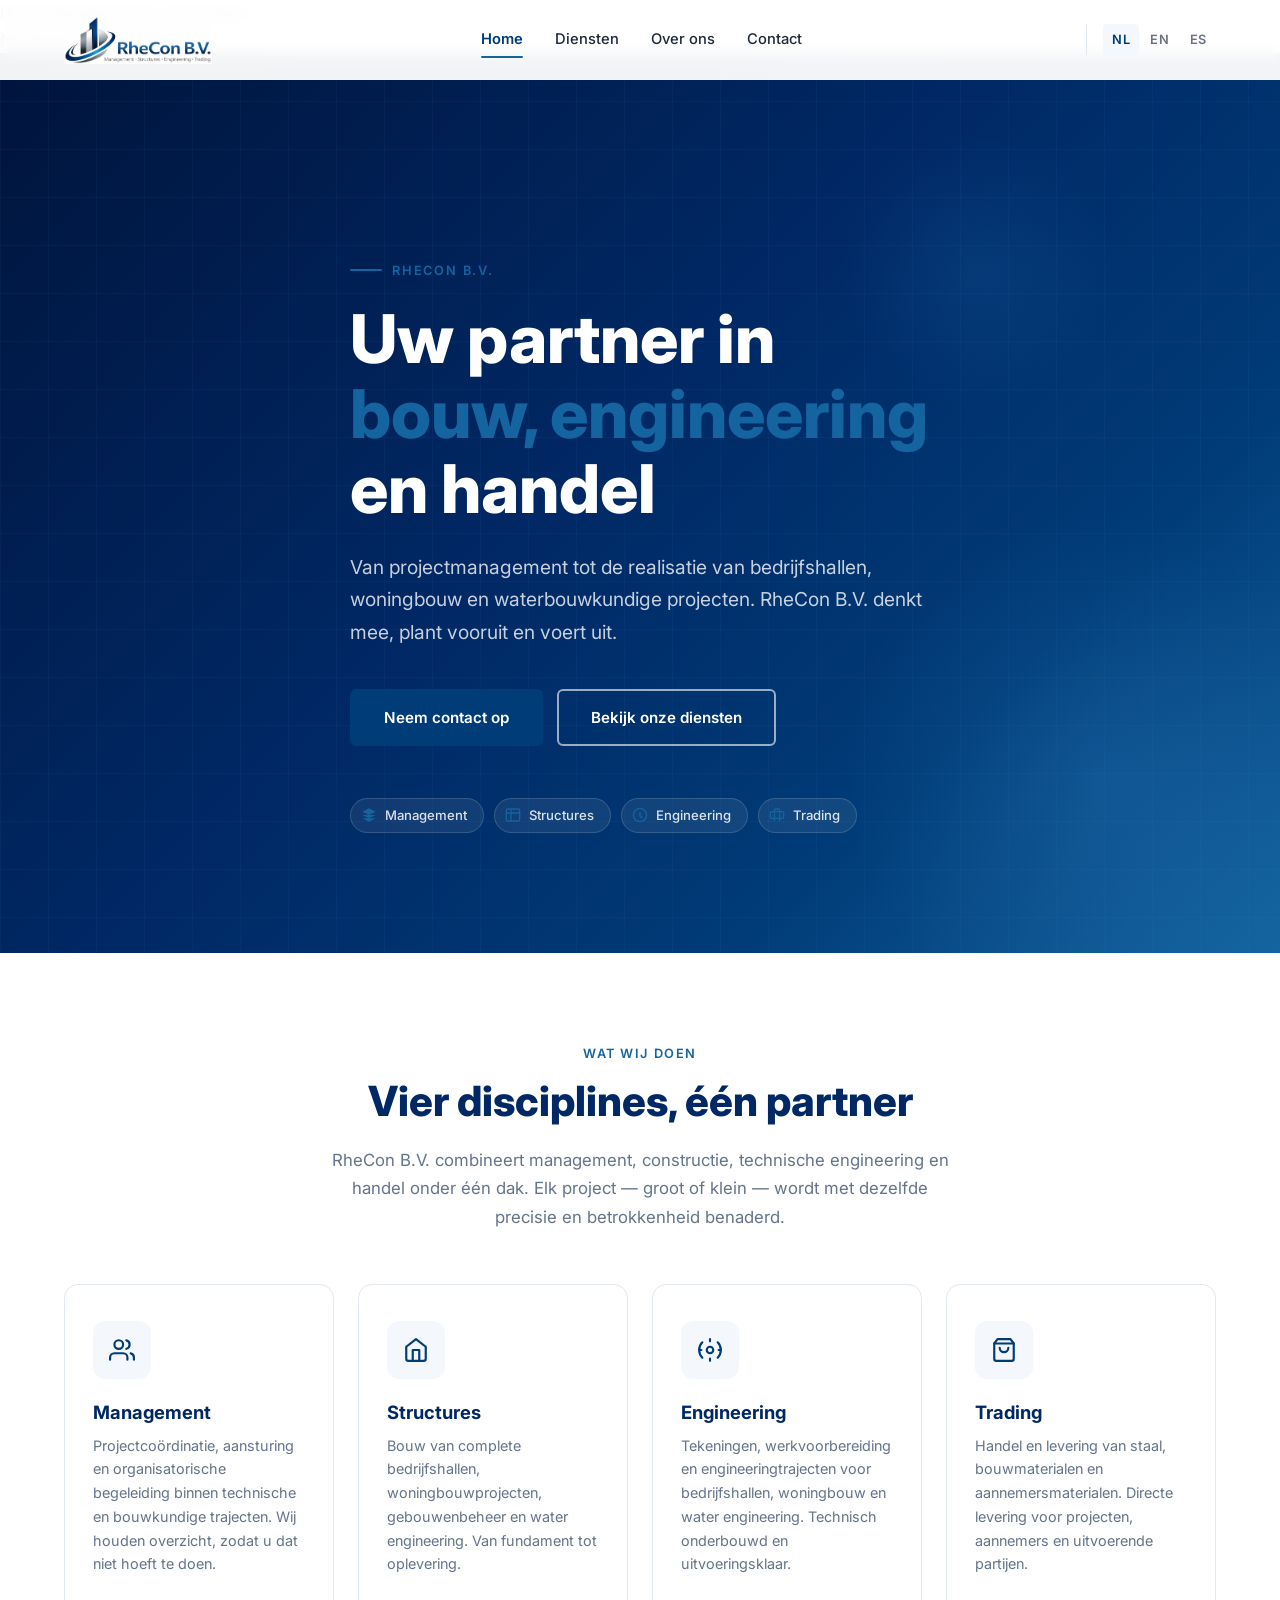
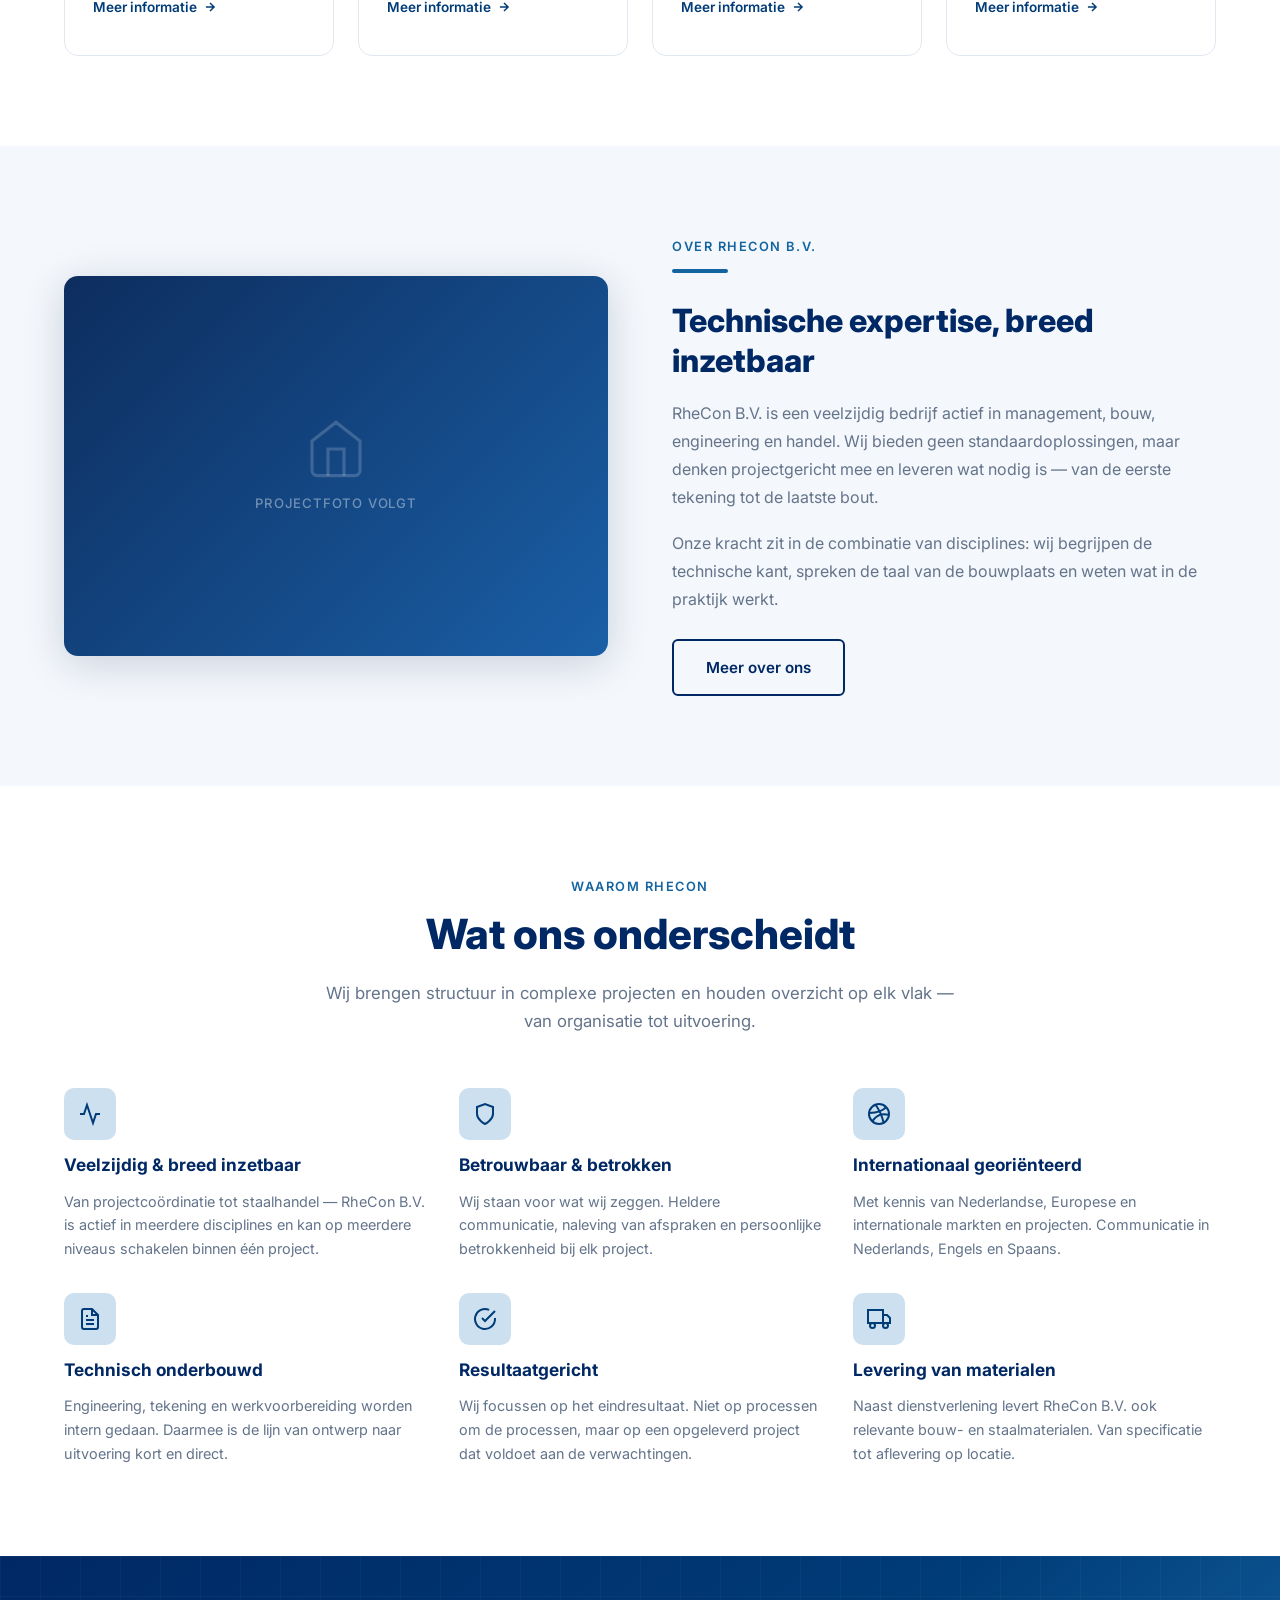
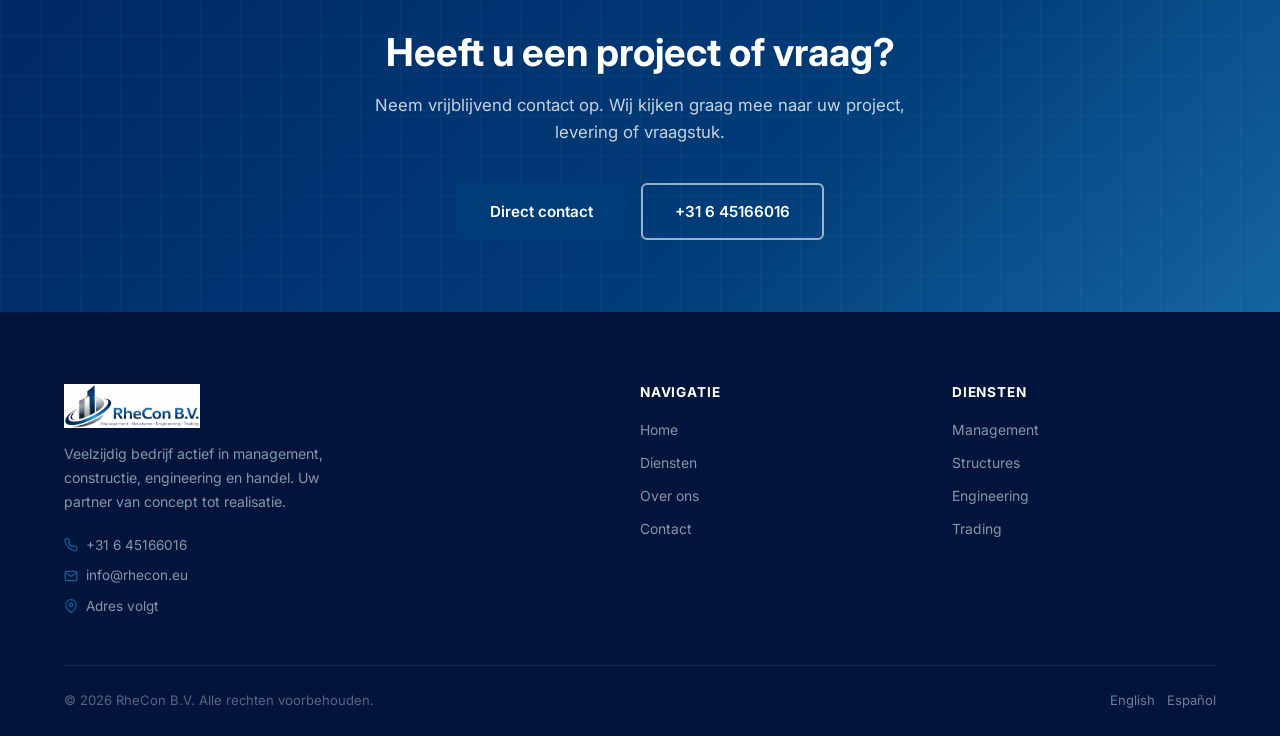
==== index.html @ 5ea16946 "Add files via upload" ====
<!DOCTYPE html>
<html lang="nl">
<head>
  <meta charset="UTF-8" />
  <meta name="viewport" content="width=device-width, initial-scale=1.0" />
  <title>RheCon B.V. — Management · Structures · Engineering · Trading</title>
  <meta name="description" content="RheCon B.V. is uw totaalpartner op het gebied van projectmanagement, bouw, engineering en handel. Van bedrijfshallen tot woningbouw en waterbouwkunde." />
  <meta name="keywords" content="RheCon, projectmanagement, bedrijfshallen, woningbouw, engineering, staalhandel, water engineering, bouw" />
  <link rel="canonical" href="https://www.rhecon.nl/" />

  <!-- Open Graph -->
  <meta property="og:title" content="RheCon B.V. — Management · Structures · Engineering · Trading" />
  <meta property="og:description" content="Uw totaalpartner in bouw, engineering, management en handel." />
  <meta property="og:type" content="website" />
  <meta property="og:url" content="https://www.rhecon.nl/" />

  <!-- Fonts -->
  <link rel="preload" href="https://fonts.googleapis.com/css2?family=Inter:wght@400;500;600;700;800&display=swap" as="style" onload="this.onload=null;this.rel='stylesheet'" />
  <noscript><link rel="stylesheet" href="https://fonts.googleapis.com/css2?family=Inter:wght@400;500;600;700;800&display=swap" /></noscript>

  <!-- Icons (Font Awesome CDN) -->

  <!-- Stylesheet -->
  <link rel="stylesheet" href="assets/css/style.css" />
</head>
<body>

  <!-- ======================================================
       HEADER
  ======================================================= -->
  <header class="site-header" role="banner">
    <div class="container header-inner">

      <a href="index.html" class="logo" aria-label="RheCon B.V. — naar startpagina">
        <img src="assets/img/logo.png" alt="RheCon B.V. logo" onerror="this.style.display='none';this.nextElementSibling.style.display='block';" />
        <span class="logo-fallback" style="display:none;">Rhe<span>Con</span> B.V.</span>
      </a>

      <!-- Desktop Nav -->
      <nav class="main-nav" aria-label="Hoofdnavigatie">
        <a href="index.html" class="active">Home</a>
        <a href="diensten.html">Diensten</a>
        <a href="over-ons.html">Over ons</a>
        <a href="contact.html">Contact</a>
      </nav>

      <!-- Language -->
      <div class="lang-switcher" aria-label="Taal kiezen">
        <a href="index.html" class="active" aria-current="true">NL</a>
        <a href="en/index.html">EN</a>
        <a href="es/index.html">ES</a>
      </div>

      <!-- Mobile toggle -->
      <button class="nav-toggle" aria-label="Menu openen" aria-expanded="false" aria-controls="mobileMenu">
        <span></span><span></span><span></span>
      </button>
    </div>
  </header>

  <!-- Mobile menu -->
  <nav class="nav-menu" id="mobileMenu" aria-label="Mobiele navigatie">
    <a href="index.html">Home</a>
    <a href="diensten.html">Diensten</a>
    <a href="over-ons.html">Over ons</a>
    <a href="contact.html">Contact</a>
    <div class="lang-row">
      <a href="index.html" class="active">NL</a>
      <a href="en/index.html">EN</a>
      <a href="es/index.html">ES</a>
    </div>
  </nav>

  <main>

    <!-- ======================================================
         HERO
    ======================================================= -->
    <section class="hero" aria-label="Introductie RheCon B.V.">
      <div class="hero-shape" aria-hidden="true"></div>
      <div class="hero-shape2" aria-hidden="true"></div>
      <div class="container">
        <div class="hero-content">
          <div class="hero-eyebrow">RheCon B.V.</div>
          <h1>
            Uw partner in<br>
            <em>bouw, engineering</em><br>
            en handel
          </h1>
          <p class="hero-sub">
            Van projectmanagement tot de realisatie van bedrijfshallen, woningbouw en waterbouwkundige projecten. RheCon B.V. denkt mee, plant vooruit en voert uit.
          </p>
          <div class="hero-actions">
            <a href="contact.html" class="btn btn--primary">
               Neem contact op
            </a>
            <a href="diensten.html" class="btn btn--outline">
               Bekijk onze diensten
            </a>
          </div>
          <div class="hero-badges">
            <span class="hero-badge">
              <svg xmlns="http://www.w3.org/2000/svg" width="16" height="16" fill="currentColor" viewBox="0 0 24 24" aria-hidden="true"><path d="M12 2L2 7l10 5 10-5-10-5zM2 17l10 5 10-5M2 12l10 5 10-5"/></svg>
              Management
            </span>
            <span class="hero-badge">
              <svg xmlns="http://www.w3.org/2000/svg" width="16" height="16" fill="none" stroke="currentColor" stroke-width="2" viewBox="0 0 24 24" aria-hidden="true"><rect x="2" y="3" width="20" height="18" rx="2"/><path d="M2 9h20M9 3v18"/></svg>
              Structures
            </span>
            <span class="hero-badge">
              <svg xmlns="http://www.w3.org/2000/svg" width="16" height="16" fill="none" stroke="currentColor" stroke-width="2" viewBox="0 0 24 24" aria-hidden="true"><path d="M12 2a10 10 0 1 0 0 20 10 10 0 0 0 0-20zm0 6v6l4 2"/></svg>
              Engineering
            </span>
            <span class="hero-badge">
              <svg xmlns="http://www.w3.org/2000/svg" width="16" height="16" fill="none" stroke="currentColor" stroke-width="2" viewBox="0 0 24 24" aria-hidden="true"><path d="M20 7H4a2 2 0 0 0-2 2v6a2 2 0 0 0 2 2h16a2 2 0 0 0 2-2V9a2 2 0 0 0-2-2z"/><path d="M16 21V5a2 2 0 0 0-2-2h-4a2 2 0 0 0-2 2v16"/></svg>
              Trading
            </span>
          </div>
        </div>
      </div>
    </section>

    <!-- ======================================================
         DIENSTEN OVERZICHT
    ======================================================= -->
    <section class="section" id="diensten">
      <div class="container">
        <div class="centered-header">
          <span class="section-tag">Wat wij doen</span>
          <h2 class="section-title">Vier disciplines, één partner</h2>
          <p class="section-subtitle">
            RheCon B.V. combineert management, constructie, technische engineering en handel onder één dak. Elk project — groot of klein — wordt met dezelfde precisie en betrokkenheid benaderd.
          </p>
        </div>

        <div class="services-grid">

          <!-- Management -->
          <article class="service-card animate-fade">
            <div class="service-icon" aria-hidden="true">
              <svg xmlns="http://www.w3.org/2000/svg" width="26" height="26" fill="none" stroke="currentColor" stroke-width="2" stroke-linecap="round" stroke-linejoin="round" viewBox="0 0 24 24"><path d="M17 21v-2a4 4 0 0 0-4-4H5a4 4 0 0 0-4 4v2"/><circle cx="9" cy="7" r="4"/><path d="M23 21v-2a4 4 0 0 0-3-3.87M16 3.13a4 4 0 0 1 0 7.75"/></svg>
            </div>
            <h3>Management</h3>
            <p>Projectcoördinatie, aansturing en organisatorische begeleiding binnen technische en bouwkundige trajecten. Wij houden overzicht, zodat u dat niet hoeft te doen.</p>
            <a href="diensten.html#management" class="card-link">
              Meer informatie
              <svg xmlns="http://www.w3.org/2000/svg" fill="none" stroke="currentColor" stroke-width="2.5" viewBox="0 0 24 24" aria-hidden="true"><path d="M5 12h14M12 5l7 7-7 7"/></svg>
            </a>
          </article>

          <!-- Structures -->
          <article class="service-card animate-fade">
            <div class="service-icon" aria-hidden="true">
              <svg xmlns="http://www.w3.org/2000/svg" width="26" height="26" fill="none" stroke="currentColor" stroke-width="2" stroke-linecap="round" stroke-linejoin="round" viewBox="0 0 24 24"><path d="M3 9l9-7 9 7v11a2 2 0 0 1-2 2H5a2 2 0 0 1-2-2z"/><polyline points="9 22 9 12 15 12 15 22"/></svg>
            </div>
            <h3>Structures</h3>
            <p>Bouw van complete bedrijfshallen, woningbouwprojecten, gebouwenbeheer en water engineering. Van fundament tot oplevering.</p>
            <a href="diensten.html#structures" class="card-link">
              Meer informatie
              <svg xmlns="http://www.w3.org/2000/svg" fill="none" stroke="currentColor" stroke-width="2.5" viewBox="0 0 24 24" aria-hidden="true"><path d="M5 12h14M12 5l7 7-7 7"/></svg>
            </a>
          </article>

          <!-- Engineering -->
          <article class="service-card animate-fade">
            <div class="service-icon" aria-hidden="true">
              <svg xmlns="http://www.w3.org/2000/svg" width="26" height="26" fill="none" stroke="currentColor" stroke-width="2" stroke-linecap="round" stroke-linejoin="round" viewBox="0 0 24 24"><circle cx="12" cy="12" r="3"/><path d="M19.07 4.93a10 10 0 0 1 0 14.14M4.93 4.93a10 10 0 0 0 0 14.14"/><path d="M12 2v2M12 20v2M2 12h2M20 12h2"/></svg>
            </div>
            <h3>Engineering</h3>
            <p>Tekeningen, werkvoorbereiding en engineeringtrajecten voor bedrijfshallen, woningbouw en water engineering. Technisch onderbouwd en uitvoeringsklaar.</p>
            <a href="diensten.html#engineering" class="card-link">
              Meer informatie
              <svg xmlns="http://www.w3.org/2000/svg" fill="none" stroke="currentColor" stroke-width="2.5" viewBox="0 0 24 24" aria-hidden="true"><path d="M5 12h14M12 5l7 7-7 7"/></svg>
            </a>
          </article>

          <!-- Trading -->
          <article class="service-card animate-fade">
            <div class="service-icon" aria-hidden="true">
              <svg xmlns="http://www.w3.org/2000/svg" width="26" height="26" fill="none" stroke="currentColor" stroke-width="2" stroke-linecap="round" stroke-linejoin="round" viewBox="0 0 24 24"><path d="M6 2 3 6v14a2 2 0 0 0 2 2h14a2 2 0 0 0 2-2V6l-3-4z"/><line x1="3" y1="6" x2="21" y2="6"/><path d="M16 10a4 4 0 0 1-8 0"/></svg>
            </div>
            <h3>Trading</h3>
            <p>Handel en levering van staal, bouwmaterialen en aannemersmaterialen. Directe levering voor projecten, aannemers en uitvoerende partijen.</p>
            <a href="diensten.html#trading" class="card-link">
              Meer informatie
              <svg xmlns="http://www.w3.org/2000/svg" fill="none" stroke="currentColor" stroke-width="2.5" viewBox="0 0 24 24" aria-hidden="true"><path d="M5 12h14M12 5l7 7-7 7"/></svg>
            </a>
          </article>

        </div>
      </div>
    </section>

    <!-- ======================================================
         OVER RHECON (intro)
    ======================================================= -->
    <section class="section section--light" id="over">
      <div class="container">
        <div class="two-col">
          <div class="two-col-img">
            <div class="img-placeholder">
              <svg xmlns="http://www.w3.org/2000/svg" fill="none" stroke="currentColor" stroke-width="1.2" viewBox="0 0 24 24" aria-hidden="true"><path d="M3 9l9-7 9 7v11a2 2 0 0 1-2 2H5a2 2 0 0 1-2-2z"/><polyline points="9 22 9 12 15 12 15 22"/></svg>
              <span>PROJECTFOTO VOLGT</span>
            </div>
          </div>
          <div class="two-col-text">
            <span class="section-tag">Over RheCon B.V.</span>
            <div class="divider divider--left"></div>
            <h2 class="section-title">Technische expertise, breed inzetbaar</h2>
            <p>
              RheCon B.V. is een veelzijdig bedrijf actief in management, bouw, engineering en handel. Wij bieden geen standaardoplossingen, maar denken projectgericht mee en leveren wat nodig is — van de eerste tekening tot de laatste bout.
            </p>
            <p>
              Onze kracht zit in de combinatie van disciplines: wij begrijpen de technische kant, spreken de taal van de bouwplaats en weten wat in de praktijk werkt.
            </p>
            <a href="over-ons.html" class="btn btn--outline-dark" style="margin-top:8px;">
               Meer over ons
            </a>
          </div>
        </div>
      </div>
    </section>

    <!-- ======================================================
         WAAROM RHECON
    ======================================================= -->
    <section class="section" id="waarom">
      <div class="container">
        <div class="centered-header">
          <span class="section-tag">Waarom RheCon</span>
          <h2 class="section-title">Wat ons onderscheidt</h2>
          <p class="section-subtitle">
            Wij brengen structuur in complexe projecten en houden overzicht op elk vlak — van organisatie tot uitvoering.
          </p>
        </div>

        <div class="why-grid">

          <div class="why-item animate-fade">
            <div class="why-icon" aria-hidden="true">
              <svg xmlns="http://www.w3.org/2000/svg" width="24" height="24" fill="none" stroke="currentColor" stroke-width="2" viewBox="0 0 24 24"><polyline points="22 12 18 12 15 21 9 3 6 12 2 12"/></svg>
            </div>
            <h3>Veelzijdig &amp; breed inzetbaar</h3>
            <p>Van projectcoördinatie tot staalhandel — RheCon B.V. is actief in meerdere disciplines en kan op meerdere niveaus schakelen binnen één project.</p>
          </div>

          <div class="why-item animate-fade">
            <div class="why-icon" aria-hidden="true">
              <svg xmlns="http://www.w3.org/2000/svg" width="24" height="24" fill="none" stroke="currentColor" stroke-width="2" viewBox="0 0 24 24"><path d="M12 22s8-4 8-10V5l-8-3-8 3v7c0 6 8 10 8 10z"/></svg>
            </div>
            <h3>Betrouwbaar &amp; betrokken</h3>
            <p>Wij staan voor wat wij zeggen. Heldere communicatie, naleving van afspraken en persoonlijke betrokkenheid bij elk project.</p>
          </div>

          <div class="why-item animate-fade">
            <div class="why-icon" aria-hidden="true">
              <svg xmlns="http://www.w3.org/2000/svg" width="24" height="24" fill="none" stroke="currentColor" stroke-width="2" viewBox="0 0 24 24"><circle cx="12" cy="12" r="10"/><path d="M8.56 2.75c4.37 6.03 6.02 9.42 8.03 17.72m2.54-15.38c-3.72 4.35-8.94 5.66-16.88 5.85m19.5 1.9c-3.5-.93-6.63-.82-8.94 0-2.58.92-5.01 2.86-7.44 6.32"/></svg>
            </div>
            <h3>Internationaal georiënteerd</h3>
            <p>Met kennis van Nederlandse, Europese en internationale markten en projecten. Communicatie in Nederlands, Engels en Spaans.</p>
          </div>

          <div class="why-item animate-fade">
            <div class="why-icon" aria-hidden="true">
              <svg xmlns="http://www.w3.org/2000/svg" width="24" height="24" fill="none" stroke="currentColor" stroke-width="2" viewBox="0 0 24 24"><path d="M14 2H6a2 2 0 0 0-2 2v16a2 2 0 0 0 2 2h12a2 2 0 0 0 2-2V8z"/><polyline points="14 2 14 8 20 8"/><line x1="16" y1="13" x2="8" y2="13"/><line x1="16" y1="17" x2="8" y2="17"/><polyline points="10 9 9 9 8 9"/></svg>
            </div>
            <h3>Technisch onderbouwd</h3>
            <p>Engineering, tekening en werkvoorbereiding worden intern gedaan. Daarmee is de lijn van ontwerp naar uitvoering kort en direct.</p>
          </div>

          <div class="why-item animate-fade">
            <div class="why-icon" aria-hidden="true">
              <svg xmlns="http://www.w3.org/2000/svg" width="24" height="24" fill="none" stroke="currentColor" stroke-width="2" viewBox="0 0 24 24"><path d="M22 11.08V12a10 10 0 1 1-5.93-9.14"/><polyline points="22 4 12 14.01 9 11.01"/></svg>
            </div>
            <h3>Resultaatgericht</h3>
            <p>Wij focussen op het eindresultaat. Niet op processen om de processen, maar op een opgeleverd project dat voldoet aan de verwachtingen.</p>
          </div>

          <div class="why-item animate-fade">
            <div class="why-icon" aria-hidden="true">
              <svg xmlns="http://www.w3.org/2000/svg" width="24" height="24" fill="none" stroke="currentColor" stroke-width="2" viewBox="0 0 24 24"><rect x="1" y="3" width="15" height="13"/><polygon points="16 8 20 8 23 11 23 16 16 16 16 8"/><circle cx="5.5" cy="18.5" r="2.5"/><circle cx="18.5" cy="18.5" r="2.5"/></svg>
            </div>
            <h3>Levering van materialen</h3>
            <p>Naast dienstverlening levert RheCon B.V. ook relevante bouw- en staalmaterialen. Van specificatie tot aflevering op locatie.</p>
          </div>

        </div>
      </div>
    </section>

    <!-- ======================================================
         CTA BANNER
    ======================================================= -->
    <section class="cta-banner" aria-label="Contactoproep">
      <div class="container">
        <h2>Heeft u een project of vraag?</h2>
        <p>Neem vrijblijvend contact op. Wij kijken graag mee naar uw project, levering of vraagstuk.</p>
        <div class="cta-actions">
          <a href="contact.html" class="btn btn--primary">
             Direct contact
          </a>
          <a href="tel:+31645166016" class="btn btn--outline">
             +31 6 45166016
          </a>
        </div>
      </div>
    </section>

  </main>

  <!-- ======================================================
       FOOTER
  ======================================================= -->
  <footer class="site-footer" role="contentinfo">
    <div class="container">
      <div class="footer-main">

        <div class="footer-brand">
          <a href="index.html" class="logo" aria-label="RheCon B.V.">
            <img src="assets/img/logo.png" alt="RheCon B.V. logo" style="height:44px;" onerror="this.style.display='none';this.nextElementSibling.style.display='block';" />
            <span class="logo-fallback" style="display:none;">Rhe<span>Con</span> B.V.</span>
          </a>
          <p>Veelzijdig bedrijf actief in management, constructie, engineering en handel. Uw partner van concept tot realisatie.</p>
          <div class="footer-contact-mini">
            <a href="tel:+31645166016">
              <svg xmlns="http://www.w3.org/2000/svg" fill="none" stroke="currentColor" stroke-width="2" viewBox="0 0 24 24" aria-hidden="true"><path d="M22 16.92v3a2 2 0 0 1-2.18 2 19.79 19.79 0 0 1-8.63-3.07A19.5 19.5 0 0 1 4.69 12a19.79 19.79 0 0 1-3.07-8.67A2 2 0 0 1 3.6 1.21h3a2 2 0 0 1 2 1.72c.127.96.361 1.903.7 2.81a2 2 0 0 1-.45 2.11L7.91 8.81a16 16 0 0 0 6.29 6.29l.96-.96a2 2 0 0 1 2.11-.45c.907.339 1.85.573 2.81.7A2 2 0 0 1 22 16.92z"/></svg>
              +31 6 45166016
            </a>
            <a href="mailto:info@rhecon.eu">
              <svg xmlns="http://www.w3.org/2000/svg" fill="none" stroke="currentColor" stroke-width="2" viewBox="0 0 24 24" aria-hidden="true"><path d="M4 4h16c1.1 0 2 .9 2 2v12c0 1.1-.9 2-2 2H4c-1.1 0-2-.9-2-2V6c0-1.1.9-2 2-2z"/><polyline points="22,6 12,13 2,6"/></svg>
              info@rhecon.eu
            </a>
            <span>
              <svg xmlns="http://www.w3.org/2000/svg" fill="none" stroke="currentColor" stroke-width="2" viewBox="0 0 24 24" aria-hidden="true"><path d="M21 10c0 7-9 13-9 13s-9-6-9-13a9 9 0 0 1 18 0z"/><circle cx="12" cy="10" r="3"/></svg>
              Adres volgt
            </span>
          </div>
        </div>

        <div class="footer-col">
          <h4>Navigatie</h4>
          <ul>
            <li><a href="index.html">Home</a></li>
            <li><a href="diensten.html">Diensten</a></li>
            <li><a href="over-ons.html">Over ons</a></li>
            <li><a href="contact.html">Contact</a></li>
          </ul>
        </div>

        <div class="footer-col">
          <h4>Diensten</h4>
          <ul>
            <li><a href="diensten.html#management">Management</a></li>
            <li><a href="diensten.html#structures">Structures</a></li>
            <li><a href="diensten.html#engineering">Engineering</a></li>
            <li><a href="diensten.html#trading">Trading</a></li>
          </ul>
        </div>

      </div>

      <div class="footer-bottom">
        <span>&copy; <span id="year"></span> RheCon B.V. Alle rechten voorbehouden.</span>
        <div style="display:flex;gap:12px;">
          <a href="en/index.html">English</a>
          <a href="es/index.html">Español</a>
        </div>
      </div>
    </div>
  </footer>

  <script src="assets/js/main.js"></script>
  <script>document.getElementById('year').textContent = new Date().getFullYear();</script>
</body>
</html>
---- assets/css/style.css ----
/* =============================================================================
   RHECON B.V. — Main Stylesheet
   Professional corporate website — Management · Structures · Engineering · Trading
   ============================================================================= */

/* ─── CSS Variables ─── */
:root {
  --clr-primary:     #002864;   /* donker navy — exact uit logo */
  --clr-secondary:   #003c78;   /* middenblauw — dominant in logo */
  --clr-accent:      #1464a0;   /* staalblaauw accent uit logo */
  --clr-accent-lite: #cce0f0;
  --clr-dark:        #00143c;   /* diepste navy uit logo */
  --clr-light:       #f4f7fb;
  --clr-white:       #ffffff;
  --clr-grey:        #6b7280;
  --clr-text:        #1e293b;
  --clr-text-light:  #64748b;
  --clr-border:      #e2e8f0;
  --clr-success:     #16a34a;

  --font:       'Inter', -apple-system, BlinkMacSystemFont, 'Segoe UI', sans-serif;

  --container:  1200px;
  --sec-pad:    90px;
  --radius:     8px;
  --radius-lg:  14px;

  --shadow-sm:  0 1px 4px rgba(13,45,94,.08);
  --shadow-md:  0 4px 18px rgba(13,45,94,.12);
  --shadow-lg:  0 8px 40px rgba(13,45,94,.18);

  --transition: 0.28s ease;
  --header-h:   80px;
}

/* ─── Reset ─── */
*, *::before, *::after { box-sizing: border-box; margin: 0; padding: 0; }
html { scroll-behavior: smooth; font-size: 16px; -webkit-text-size-adjust: 100%; }
body {
  font-family: var(--font);
  color: var(--clr-text);
  line-height: 1.65;
  background: var(--clr-white);
  -webkit-font-smoothing: antialiased;
}
img { max-width: 100%; height: auto; display: block; }
a { color: inherit; text-decoration: none; }
ul, ol { list-style: none; }
button, input, textarea, select { font-family: inherit; font-size: inherit; }
h1,h2,h3,h4,h5,h6 { line-height: 1.25; font-weight: 700; color: var(--clr-primary); }

/* ─── Utility ─── */
.container { max-width: var(--container); margin: 0 auto; padding: 0 24px; }
.section    { padding: var(--sec-pad) 0; }
.section--light { background: var(--clr-light); }
.section--dark  { background: var(--clr-primary); color: var(--clr-white); }
.section--dark h1,
.section--dark h2,
.section--dark h3 { color: var(--clr-white); }

.text-center { text-align: center; }
.text-white  { color: var(--clr-white); }

.sr-only {
  position: absolute; width: 1px; height: 1px;
  padding: 0; margin: -1px; overflow: hidden;
  clip: rect(0,0,0,0); white-space: nowrap; border: 0;
}

/* ─── Section Headings ─── */
.section-tag {
  display: inline-block;
  font-size: .8rem;
  font-weight: 600;
  letter-spacing: .12em;
  text-transform: uppercase;
  color: var(--clr-accent);
  margin-bottom: 12px;
}
.section-tag--light { color: var(--clr-accent-lite); }

.section-title {
  font-size: clamp(1.75rem, 3.5vw, 2.6rem);
  font-weight: 800;
  margin-bottom: 18px;
}
.section-subtitle {
  font-size: 1.05rem;
  color: var(--clr-text-light);
  max-width: 640px;
  margin-bottom: 52px;
  line-height: 1.7;
}
.section--dark .section-subtitle { color: rgba(255,255,255,.75); }

.centered-header {
  text-align: center;
  display: flex;
  flex-direction: column;
  align-items: center;
}

/* ─── Buttons ─── */
.btn {
  display: inline-flex;
  align-items: center;
  gap: 8px;
  padding: 14px 32px;
  border-radius: 6px;
  font-weight: 600;
  font-size: .95rem;
  cursor: pointer;
  border: 2px solid transparent;
  transition: background var(--transition), color var(--transition), border-color var(--transition), transform var(--transition), box-shadow var(--transition);
  white-space: nowrap;
}
.btn:hover { transform: translateY(-2px); box-shadow: var(--shadow-md); }
.btn:active { transform: translateY(0); }

.btn--primary {
  background: var(--clr-secondary);
  color: var(--clr-white);
  border-color: var(--clr-secondary);
}
.btn--primary:hover { background: #1551a0; border-color: #1551a0; }

.btn--outline {
  background: transparent;
  color: var(--clr-white);
  border-color: rgba(255,255,255,.6);
}
.btn--outline:hover { background: rgba(255,255,255,.12); border-color: var(--clr-white); }

.btn--outline-dark {
  background: transparent;
  color: var(--clr-primary);
  border-color: var(--clr-primary);
}
.btn--outline-dark:hover { background: var(--clr-primary); color: var(--clr-white); }

/* ─── Divider line ─── */
.divider {
  width: 56px; height: 4px;
  background: var(--clr-accent);
  border-radius: 2px;
  margin: 0 auto 28px;
}
.divider--left { margin-left: 0; }

/* ============================================================
   HEADER / NAVIGATION
   ============================================================ */
.site-header {
  position: fixed;
  top: 0; left: 0; right: 0;
  z-index: 999;
  height: var(--header-h);
  background: rgba(255,255,255,.95);
  backdrop-filter: blur(8px);
  -webkit-backdrop-filter: blur(8px);
  border-bottom: 1px solid transparent;
  transition: border-color var(--transition), box-shadow var(--transition), background var(--transition);
}
.site-header.scrolled {
  border-bottom-color: var(--clr-border);
  box-shadow: var(--shadow-md);
  background: rgba(255,255,255,.98);
}

.header-inner {
  display: flex;
  align-items: center;
  justify-content: space-between;
  height: 100%;
}

.logo {
  display: flex;
  align-items: center;
  flex-shrink: 0;
}
.logo img {
  height: 48px;
  width: auto;
}
.logo-fallback {
  font-size: 1.35rem;
  font-weight: 800;
  color: var(--clr-primary);
  letter-spacing: -.01em;
}
.logo-fallback span { color: var(--clr-accent); }

.main-nav {
  display: flex;
  align-items: center;
  gap: 4px;
}
.main-nav a {
  padding: 8px 14px;
  font-size: .92rem;
  font-weight: 500;
  color: var(--clr-text);
  border-radius: 6px;
  transition: color var(--transition), background var(--transition);
  position: relative;
}
.main-nav a::after {
  content: '';
  position: absolute;
  bottom: 2px; left: 14px; right: 14px;
  height: 2px;
  background: var(--clr-accent);
  border-radius: 1px;
  transform: scaleX(0);
  transition: transform var(--transition);
}
.main-nav a:hover { color: var(--clr-secondary); }
.main-nav a:hover::after,
.main-nav a.active::after { transform: scaleX(1); }
.main-nav a.active { color: var(--clr-secondary); font-weight: 600; }

/* Language switcher */
.lang-switcher {
  display: flex;
  align-items: center;
  gap: 2px;
  margin-left: 16px;
  padding-left: 16px;
  border-left: 1px solid var(--clr-border);
}
.lang-switcher a {
  font-size: .8rem;
  font-weight: 600;
  letter-spacing: .05em;
  padding: 5px 9px;
  border-radius: 4px;
  color: var(--clr-grey);
  transition: color var(--transition), background var(--transition);
}
.lang-switcher a:hover,
.lang-switcher a.active {
  color: var(--clr-primary);
  background: var(--clr-light);
}
.lang-switcher a.active { color: var(--clr-secondary); }

/* Hamburger */
.nav-toggle {
  display: none;
  flex-direction: column;
  justify-content: center;
  gap: 5px;
  width: 40px; height: 40px;
  padding: 8px;
  cursor: pointer;
  background: none;
  border: none;
  border-radius: 6px;
  transition: background var(--transition);
}
.nav-toggle:hover { background: var(--clr-light); }
.nav-toggle span {
  display: block;
  height: 2px;
  background: var(--clr-primary);
  border-radius: 1px;
  transition: transform var(--transition), opacity var(--transition);
}
.nav-toggle.open span:nth-child(1) { transform: translateY(7px) rotate(45deg); }
.nav-toggle.open span:nth-child(2) { opacity: 0; }
.nav-toggle.open span:nth-child(3) { transform: translateY(-7px) rotate(-45deg); }

/* ============================================================
   HERO
   ============================================================ */
.hero {
  min-height: 100vh;
  display: flex;
  align-items: center;
  position: relative;
  overflow: hidden;
  background: var(--clr-dark);
  padding-top: var(--header-h);
}

/* Geometric SVG pattern background */
.hero::before {
  content: '';
  position: absolute;
  inset: 0;
  background:
    linear-gradient(135deg, #00143c 0%, #002864 45%, #003c78 75%, #1464a0 100%);
  z-index: 0;
}
.hero::after {
  content: '';
  position: absolute;
  inset: 0;
  background-image:
    linear-gradient(rgba(58,143,212,.06) 1px, transparent 1px),
    linear-gradient(90deg, rgba(58,143,212,.06) 1px, transparent 1px);
  background-size: 48px 48px;
  z-index: 1;
}

.hero-content {
  position: relative;
  z-index: 2;
  max-width: 760px;
}

.hero-eyebrow {
  display: inline-flex;
  align-items: center;
  gap: 10px;
  font-size: .8rem;
  font-weight: 600;
  letter-spacing: .14em;
  text-transform: uppercase;
  color: var(--clr-accent);
  margin-bottom: 20px;
}
.hero-eyebrow::before {
  content: '';
  display: block;
  width: 32px; height: 2px;
  background: var(--clr-accent);
  border-radius: 1px;
}

.hero h1 {
  font-size: clamp(2.4rem, 6vw, 4.2rem);
  font-weight: 800;
  color: var(--clr-white);
  line-height: 1.12;
  margin-bottom: 24px;
}
.hero h1 em {
  font-style: normal;
  color: var(--clr-accent);
}

.hero-sub {
  font-size: clamp(1rem, 2vw, 1.2rem);
  color: rgba(255,255,255,.78);
  max-width: 580px;
  line-height: 1.7;
  margin-bottom: 40px;
}

.hero-actions {
  display: flex;
  flex-wrap: wrap;
  gap: 14px;
}

.hero-badges {
  display: flex;
  flex-wrap: wrap;
  gap: 10px;
  margin-top: 52px;
}
.hero-badge {
  display: flex;
  align-items: center;
  gap: 8px;
  background: rgba(255,255,255,.07);
  border: 1px solid rgba(255,255,255,.14);
  border-radius: 100px;
  padding: 6px 16px 6px 10px;
  font-size: .82rem;
  color: rgba(255,255,255,.85);
  font-weight: 500;
}
.hero-badge svg { color: var(--clr-accent); }

/* Floating accent shape */
.hero-shape {
  position: absolute;
  right: -80px;
  bottom: -80px;
  width: 520px;
  height: 520px;
  border-radius: 50%;
  background: radial-gradient(circle, rgba(58,143,212,.18) 0%, transparent 70%);
  z-index: 1;
  pointer-events: none;
}
.hero-shape2 {
  position: absolute;
  right: 160px;
  top: 80px;
  width: 280px;
  height: 280px;
  border-radius: 50%;
  background: radial-gradient(circle, rgba(26,95,166,.22) 0%, transparent 70%);
  z-index: 1;
  pointer-events: none;
}

/* ============================================================
   SERVICES SECTION (cards)
   ============================================================ */
.services-grid {
  display: grid;
  grid-template-columns: repeat(4, 1fr);
  gap: 24px;
}

.service-card {
  background: var(--clr-white);
  border: 1px solid var(--clr-border);
  border-radius: var(--radius-lg);
  padding: 36px 28px;
  transition: transform var(--transition), box-shadow var(--transition), border-color var(--transition);
  display: flex;
  flex-direction: column;
}
.service-card:hover {
  transform: translateY(-6px);
  box-shadow: var(--shadow-lg);
  border-color: var(--clr-accent);
}

.service-icon {
  width: 58px; height: 58px;
  border-radius: 12px;
  background: var(--clr-light);
  display: flex;
  align-items: center;
  justify-content: center;
  margin-bottom: 22px;
  color: var(--clr-secondary);
  transition: background var(--transition), color var(--transition);
}
.service-card:hover .service-icon {
  background: var(--clr-secondary);
  color: var(--clr-white);
}

.service-card h3 {
  font-size: 1.15rem;
  font-weight: 700;
  margin-bottom: 10px;
}
.service-card p {
  font-size: .9rem;
  color: var(--clr-text-light);
  line-height: 1.65;
  flex: 1;
  margin-bottom: 20px;
}
.service-card a.card-link {
  display: inline-flex;
  align-items: center;
  gap: 6px;
  font-size: .85rem;
  font-weight: 600;
  color: var(--clr-secondary);
  transition: gap var(--transition);
}
.service-card a.card-link:hover { gap: 10px; }
.service-card a.card-link svg { width: 14px; height: 14px; }

/* ============================================================
   WHY RHECON
   ============================================================ */
.why-grid {
  display: grid;
  grid-template-columns: repeat(3, 1fr);
  gap: 32px;
}

.why-item {
  display: flex;
  flex-direction: column;
  gap: 14px;
}
.why-icon {
  width: 52px; height: 52px;
  border-radius: 10px;
  background: var(--clr-accent-lite);
  display: flex;
  align-items: center;
  justify-content: center;
  color: var(--clr-secondary);
  flex-shrink: 0;
}
.why-item h3 {
  font-size: 1.08rem;
  font-weight: 700;
  color: var(--clr-primary);
}
.why-item p {
  font-size: .9rem;
  color: var(--clr-text-light);
  line-height: 1.65;
}

/* ============================================================
   CTA BANNER
   ============================================================ */
.cta-banner {
  background: linear-gradient(135deg, #002864 0%, #003c78 60%, #1464a0 100%);
  padding: 72px 0;
  text-align: center;
  position: relative;
  overflow: hidden;
}
.cta-banner::before {
  content: '';
  position: absolute;
  inset: 0;
  background-image:
    linear-gradient(rgba(255,255,255,.03) 1px, transparent 1px),
    linear-gradient(90deg, rgba(255,255,255,.03) 1px, transparent 1px);
  background-size: 40px 40px;
}
.cta-banner .container { position: relative; z-index: 1; }
.cta-banner h2 {
  font-size: clamp(1.6rem, 3.5vw, 2.4rem);
  color: var(--clr-white);
  margin-bottom: 16px;
}
.cta-banner p {
  color: rgba(255,255,255,.78);
  font-size: 1.05rem;
  margin-bottom: 36px;
  max-width: 540px;
  margin-left: auto;
  margin-right: auto;
}
.cta-actions { display: flex; justify-content: center; flex-wrap: wrap; gap: 14px; }

/* ============================================================
   INTRO / TWO-COLUMN LAYOUT
   ============================================================ */
.two-col {
  display: grid;
  grid-template-columns: 1fr 1fr;
  gap: 64px;
  align-items: center;
}
.two-col--text-right .two-col-img { order: 1; }
.two-col--text-right .two-col-text { order: 2; }

.two-col-img {
  position: relative;
  border-radius: var(--radius-lg);
  overflow: hidden;
  box-shadow: var(--shadow-lg);
}
.two-col-img img { width: 100%; height: 100%; object-fit: cover; min-height: 340px; }

/* Placeholder image for when no image is available */
.img-placeholder {
  background: linear-gradient(135deg, #0d2d5e 0%, #1a5fa6 100%);
  display: flex;
  flex-direction: column;
  align-items: center;
  justify-content: center;
  gap: 12px;
  min-height: 380px;
  color: rgba(255,255,255,.4);
  font-size: .82rem;
  font-weight: 500;
  letter-spacing: .06em;
}
.img-placeholder svg { width: 64px; height: 64px; color: rgba(255,255,255,.18); }

.two-col-text .section-tag { display: block; }
.two-col-text .section-title { font-size: clamp(1.5rem, 3vw, 2rem); text-align: left; }
.two-col-text p { color: var(--clr-text-light); line-height: 1.75; margin-bottom: 18px; }
.two-col-text .divider { margin-left: 0; }

/* ============================================================
   SERVICES DETAIL PAGE
   ============================================================ */
.service-detail {
  display: grid;
  grid-template-columns: 1fr 1fr;
  gap: 56px;
  align-items: start;
  padding: 56px 0;
  border-bottom: 1px solid var(--clr-border);
}
.service-detail:last-child { border-bottom: none; }
.service-detail--reverse .service-detail-img { order: 2; }
.service-detail--reverse .service-detail-content { order: 1; }

.service-detail-img {
  border-radius: var(--radius-lg);
  overflow: hidden;
  box-shadow: var(--shadow-md);
}

.service-detail-content .section-tag { display: block; }
.service-detail-content h2 {
  font-size: clamp(1.5rem, 3vw, 2rem);
  margin-bottom: 16px;
}
.service-detail-content p {
  color: var(--clr-text-light);
  line-height: 1.75;
  margin-bottom: 16px;
}

.check-list {
  display: flex;
  flex-direction: column;
  gap: 10px;
  margin-top: 24px;
}
.check-list li {
  display: flex;
  align-items: flex-start;
  gap: 10px;
  font-size: .92rem;
  color: var(--clr-text);
  line-height: 1.5;
}
.check-list li svg {
  width: 18px; height: 18px;
  color: var(--clr-success);
  flex-shrink: 0;
  margin-top: 1px;
}

/* ============================================================
   ABOUT PAGE — values
   ============================================================ */
.values-grid {
  display: grid;
  grid-template-columns: repeat(4, 1fr);
  gap: 24px;
  margin-top: 20px;
}
.value-card {
  background: var(--clr-white);
  border: 1px solid var(--clr-border);
  border-radius: var(--radius-lg);
  padding: 32px 24px;
  text-align: center;
  transition: transform var(--transition), box-shadow var(--transition);
}
.value-card:hover { transform: translateY(-4px); box-shadow: var(--shadow-md); }
.value-icon {
  width: 56px; height: 56px;
  border-radius: 50%;
  background: var(--clr-light);
  display: flex; align-items: center; justify-content: center;
  margin: 0 auto 16px;
  color: var(--clr-secondary);
}
.value-card h3 { font-size: 1rem; font-weight: 700; margin-bottom: 10px; }
.value-card p  { font-size: .85rem; color: var(--clr-text-light); line-height: 1.6; }

/* Team/disciplines bar */
.disciplines-bar {
  display: flex;
  flex-wrap: wrap;
  gap: 12px;
  margin-top: 32px;
}
.discipline-pill {
  display: inline-flex;
  align-items: center;
  gap: 8px;
  background: var(--clr-accent-lite);
  color: var(--clr-primary);
  font-size: .83rem;
  font-weight: 600;
  padding: 8px 18px;
  border-radius: 100px;
}
.discipline-pill svg { width: 15px; height: 15px; color: var(--clr-secondary); }

/* ============================================================
   CONTACT PAGE
   ============================================================ */
.contact-layout {
  display: grid;
  grid-template-columns: 1fr 1.5fr;
  gap: 56px;
  align-items: start;
}

.contact-info-block h2 { font-size: 1.6rem; margin-bottom: 14px; }
.contact-info-block > p { color: var(--clr-text-light); margin-bottom: 36px; line-height: 1.7; }

.contact-info-items {
  display: flex;
  flex-direction: column;
  gap: 24px;
}
.contact-info-item {
  display: flex;
  gap: 16px;
  align-items: flex-start;
}
.ci-icon {
  width: 44px; height: 44px;
  border-radius: 10px;
  background: var(--clr-light);
  display: flex; align-items: center; justify-content: center;
  color: var(--clr-secondary);
  flex-shrink: 0;
}
.ci-icon svg { width: 20px; height: 20px; }
.ci-text { display: flex; flex-direction: column; gap: 2px; }
.ci-text strong { font-size: .9rem; font-weight: 600; color: var(--clr-primary); }
.ci-text a,
.ci-text span { font-size: .9rem; color: var(--clr-text-light); }
.ci-text a:hover { color: var(--clr-secondary); }

/* Form */
.contact-form-wrap {
  background: var(--clr-white);
  border: 1px solid var(--clr-border);
  border-radius: var(--radius-lg);
  padding: 40px 36px;
  box-shadow: var(--shadow-sm);
}
.contact-form-wrap h3 { font-size: 1.3rem; margin-bottom: 28px; }

.form-row {
  display: grid;
  grid-template-columns: 1fr 1fr;
  gap: 18px;
}
.form-group {
  display: flex;
  flex-direction: column;
  gap: 6px;
  margin-bottom: 18px;
}
.form-group label {
  font-size: .85rem;
  font-weight: 600;
  color: var(--clr-text);
}
.form-group input,
.form-group textarea,
.form-group select {
  padding: 12px 16px;
  border: 1px solid var(--clr-border);
  border-radius: 6px;
  background: var(--clr-white);
  color: var(--clr-text);
  font-size: .92rem;
  line-height: 1.5;
  transition: border-color var(--transition), box-shadow var(--transition);
  outline: none;
}
.form-group input:focus,
.form-group textarea:focus,
.form-group select:focus {
  border-color: var(--clr-accent);
  box-shadow: 0 0 0 3px rgba(58,143,212,.15);
}
.form-group textarea { min-height: 130px; resize: vertical; }

.form-submit { width: 100%; justify-content: center; padding: 15px; font-size: 1rem; }

.form-note {
  font-size: .78rem;
  color: var(--clr-text-light);
  margin-top: 12px;
  line-height: 1.5;
}

.form-success {
  display: none;
  background: #f0fdf4;
  border: 1px solid #86efac;
  border-radius: 8px;
  padding: 20px 24px;
  color: #15803d;
  font-weight: 500;
  text-align: center;
  margin-top: 16px;
}

/* ============================================================
   PAGE HEADER (inner pages)
   ============================================================ */
.page-header {
  padding: calc(var(--header-h) + 72px) 0 72px;
  background: linear-gradient(135deg, #00143c 0%, #002864 60%, #003c78 100%);
  position: relative;
  overflow: hidden;
}
.page-header::after {
  content: '';
  position: absolute;
  inset: 0;
  background-image:
    linear-gradient(rgba(58,143,212,.05) 1px, transparent 1px),
    linear-gradient(90deg, rgba(58,143,212,.05) 1px, transparent 1px);
  background-size: 44px 44px;
}
.page-header .container { position: relative; z-index: 1; }
.page-header h1 {
  font-size: clamp(2rem, 5vw, 3.2rem);
  color: var(--clr-white);
  margin-bottom: 14px;
}
.page-header p {
  font-size: 1.05rem;
  color: rgba(255,255,255,.75);
  max-width: 560px;
  line-height: 1.7;
}
.breadcrumb {
  display: flex;
  align-items: center;
  gap: 8px;
  margin-bottom: 20px;
  font-size: .82rem;
}
.breadcrumb a { color: rgba(255,255,255,.6); }
.breadcrumb a:hover { color: var(--clr-white); }
.breadcrumb span { color: rgba(255,255,255,.4); }
.breadcrumb .current { color: var(--clr-accent); font-weight: 600; }

/* ============================================================
   FOOTER
   ============================================================ */
.site-footer {
  background: var(--clr-dark);
  color: rgba(255,255,255,.75);
}
.footer-main {
  padding: 72px 0 48px;
  display: grid;
  grid-template-columns: 2fr 1fr 1fr;
  gap: 48px;
  border-bottom: 1px solid rgba(255,255,255,.08);
}

.footer-brand .logo-fallback { color: var(--clr-white); }
.footer-brand p {
  font-size: .88rem;
  line-height: 1.7;
  color: rgba(255,255,255,.55);
  margin-top: 14px;
  max-width: 300px;
}
.footer-contact-mini {
  display: flex;
  flex-direction: column;
  gap: 8px;
  margin-top: 20px;
}
.footer-contact-mini a,
.footer-contact-mini span {
  display: flex;
  align-items: center;
  gap: 8px;
  font-size: .85rem;
  color: rgba(255,255,255,.55);
}
.footer-contact-mini a:hover { color: var(--clr-accent); }
.footer-contact-mini svg { width: 14px; height: 14px; color: var(--clr-accent); flex-shrink: 0; }

.footer-col h4 {
  font-size: .85rem;
  font-weight: 700;
  letter-spacing: .06em;
  text-transform: uppercase;
  color: var(--clr-white);
  margin-bottom: 18px;
}
.footer-col ul { display: flex; flex-direction: column; gap: 10px; }
.footer-col ul a {
  font-size: .87rem;
  color: rgba(255,255,255,.55);
  transition: color var(--transition), padding-left var(--transition);
  display: block;
}
.footer-col ul a:hover { color: var(--clr-accent); padding-left: 4px; }

.footer-bottom {
  padding: 24px 0;
  display: flex;
  align-items: center;
  justify-content: space-between;
  flex-wrap: wrap;
  gap: 12px;
  font-size: .82rem;
  color: rgba(255,255,255,.35);
}
.footer-bottom a { color: rgba(255,255,255,.45); }
.footer-bottom a:hover { color: var(--clr-accent); }

/* ============================================================
   ANIMATIONS (fade-in on scroll)
   ============================================================ */
.animate-fade {
  opacity: 0;
  transform: translateY(24px);
  transition: opacity .55s ease, transform .55s ease;
}
.animate-fade.visible {
  opacity: 1;
  transform: translateY(0);
}
.animate-fade:nth-child(2) { transition-delay: .1s; }
.animate-fade:nth-child(3) { transition-delay: .2s; }
.animate-fade:nth-child(4) { transition-delay: .3s; }

/* ============================================================
   RESPONSIVE — Tablet (≤ 1024px)
   ============================================================ */
@media (max-width: 1024px) {
  :root { --sec-pad: 64px; }

  .services-grid { grid-template-columns: repeat(2, 1fr); }
  .values-grid   { grid-template-columns: repeat(2, 1fr); }
  .two-col       { grid-template-columns: 1fr; gap: 36px; }
  .two-col--text-right .two-col-img,
  .two-col--text-right .two-col-text { order: unset; }
  .service-detail { grid-template-columns: 1fr; gap: 32px; }
  .service-detail--reverse .service-detail-img,
  .service-detail--reverse .service-detail-content { order: unset; }

  .footer-main { grid-template-columns: 1fr 1fr; }
  .footer-brand { grid-column: 1 / -1; }
}

/* ============================================================
   RESPONSIVE — Mobile (≤ 768px)
   ============================================================ */
@media (max-width: 768px) {
  :root { --sec-pad: 48px; --header-h: 68px; }

  /* Nav mobile */
  .main-nav, .lang-switcher {
    display: none;
    flex-direction: column;
    gap: 0;
    position: absolute;
    top: var(--header-h);
    left: 0; right: 0;
    background: var(--clr-white);
    border-bottom: 1px solid var(--clr-border);
    box-shadow: var(--shadow-md);
    padding: 12px 16px 16px;
    z-index: 998;
  }
  .main-nav.open, .lang-switcher { display: flex; }
  .nav-mobile-open .main-nav   { display: flex; }
  .nav-mobile-open .lang-switcher {
    display: flex;
    flex-direction: row;
    top: calc(var(--header-h) + 4px + /* nav items */ 240px);
    padding-top: 10px;
    border-top: 1px solid var(--clr-border);
    border-left: none;
    margin-left: 0;
    padding-left: 16px;
  }
  .main-nav a { padding: 12px 8px; font-size: 1rem; }
  .nav-toggle { display: flex; }

  /* Mobile nav (JS controlled) */
  .nav-menu {
    display: none;
    position: fixed;
    top: var(--header-h);
    left: 0; right: 0; bottom: 0;
    background: var(--clr-white);
    z-index: 997;
    flex-direction: column;
    padding: 24px;
    gap: 0;
    overflow-y: auto;
  }
  .nav-menu.open { display: flex; }
  .nav-menu a {
    display: block;
    padding: 14px 12px;
    font-size: 1.05rem;
    font-weight: 500;
    border-bottom: 1px solid var(--clr-border);
    color: var(--clr-text);
  }
  .nav-menu a:hover { color: var(--clr-secondary); }
  .nav-menu .lang-row {
    display: flex;
    gap: 8px;
    padding: 20px 12px 8px;
  }
  .nav-menu .lang-row a {
    border: 1px solid var(--clr-border);
    border-radius: 6px;
    padding: 6px 14px;
    font-size: .85rem;
    font-weight: 600;
    border-bottom: 1px solid var(--clr-border);
  }
  .nav-menu .lang-row a.active { background: var(--clr-light); color: var(--clr-secondary); }

  /* layout */
  .services-grid { grid-template-columns: 1fr; }
  .why-grid      { grid-template-columns: 1fr; }
  .values-grid   { grid-template-columns: 1fr 1fr; }
  .contact-layout { grid-template-columns: 1fr; }
  .form-row      { grid-template-columns: 1fr; }
  .footer-main   { grid-template-columns: 1fr; gap: 32px; }
  .footer-bottom { flex-direction: column; text-align: center; }
  .hero-actions  { flex-direction: column; align-items: flex-start; }

  .contact-form-wrap { padding: 28px 20px; }
  .page-header { padding: calc(var(--header-h) + 40px) 0 40px; }
}

@media (max-width: 480px) {
  .values-grid { grid-template-columns: 1fr; }
  .hero h1 { font-size: 2rem; }
}
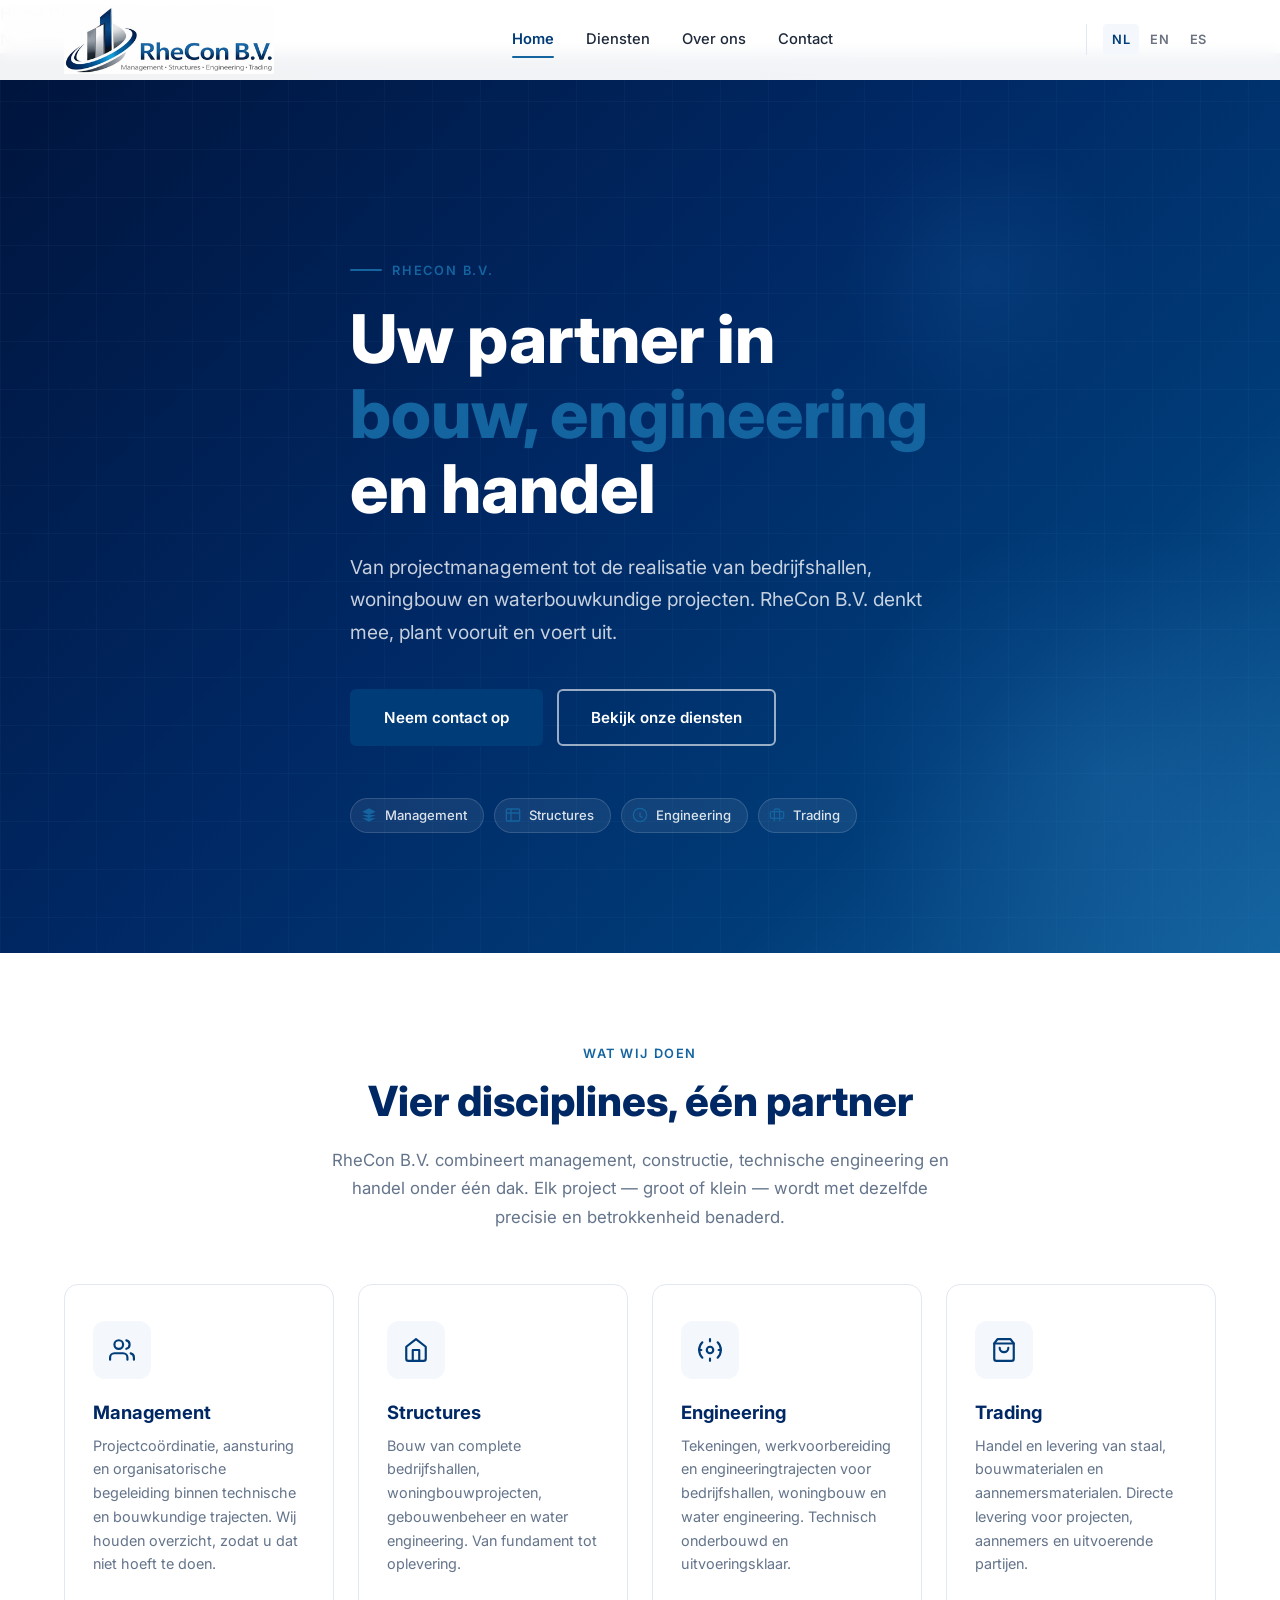
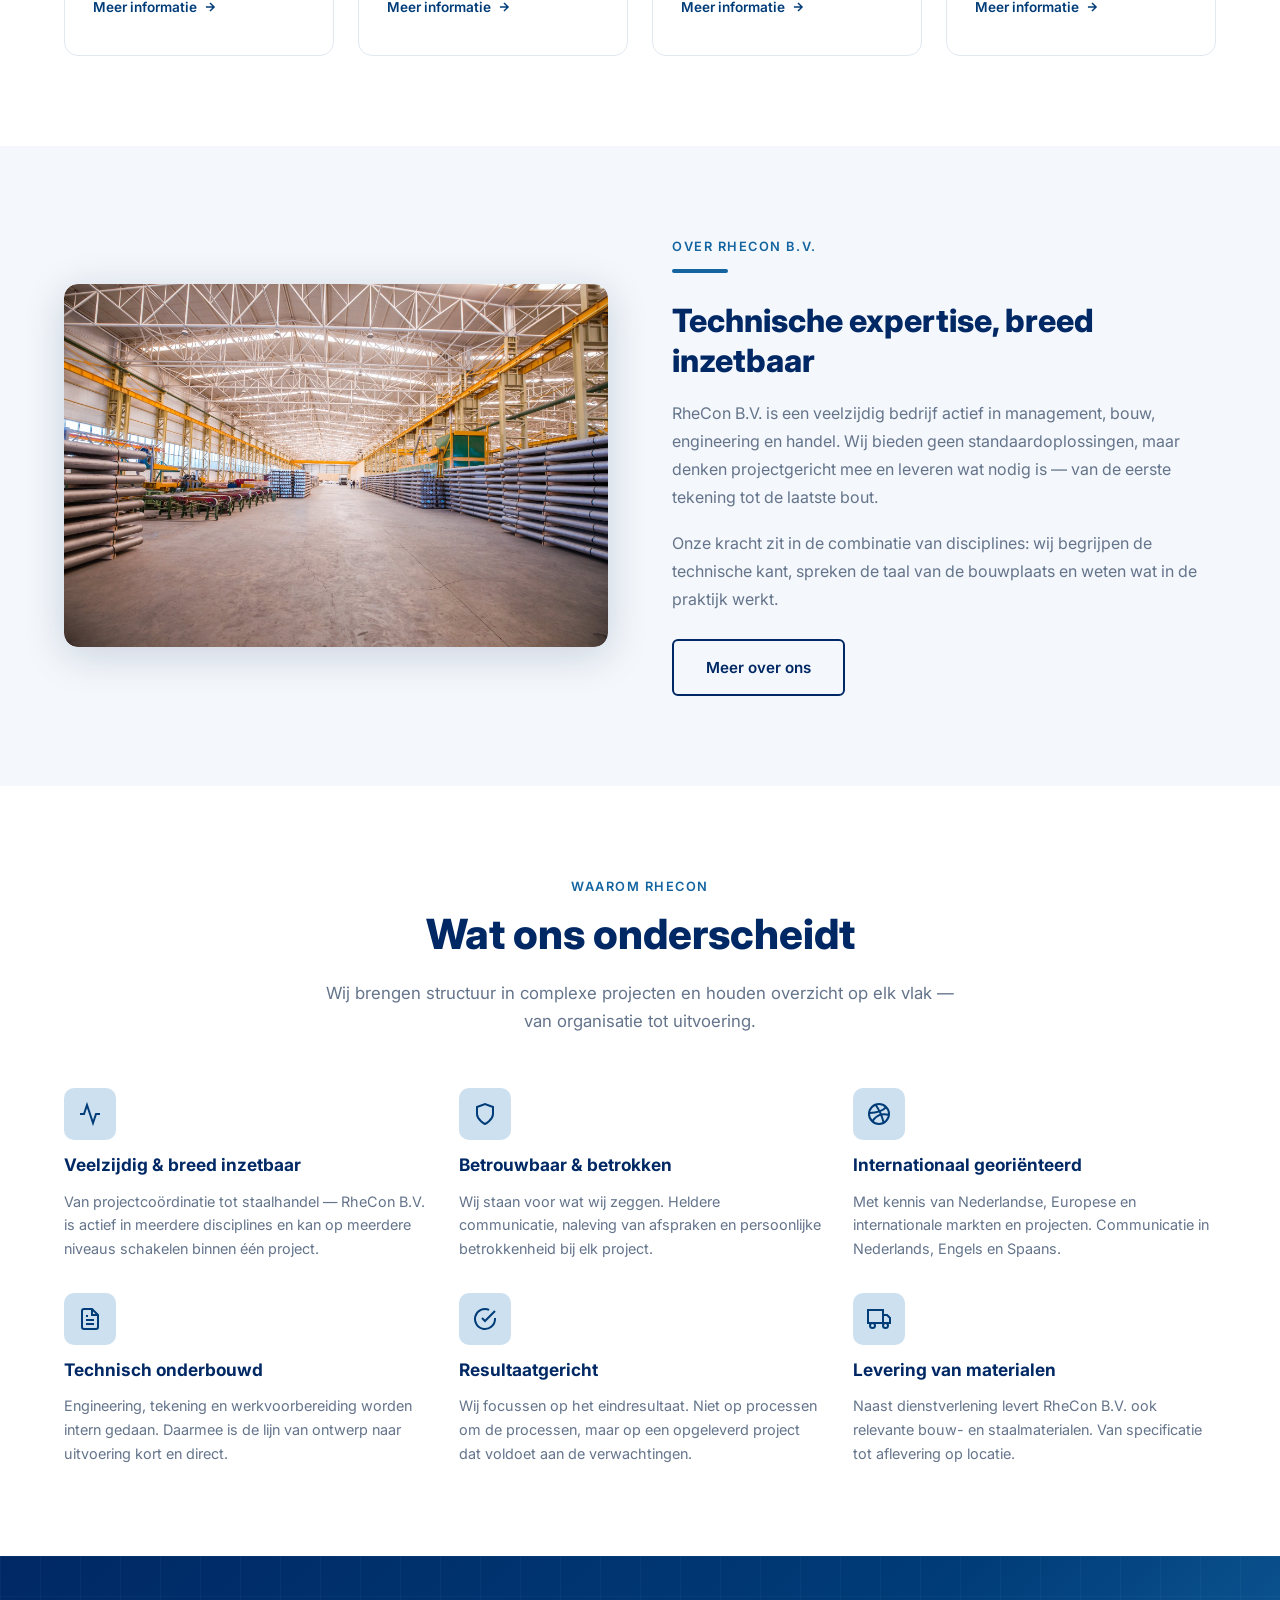
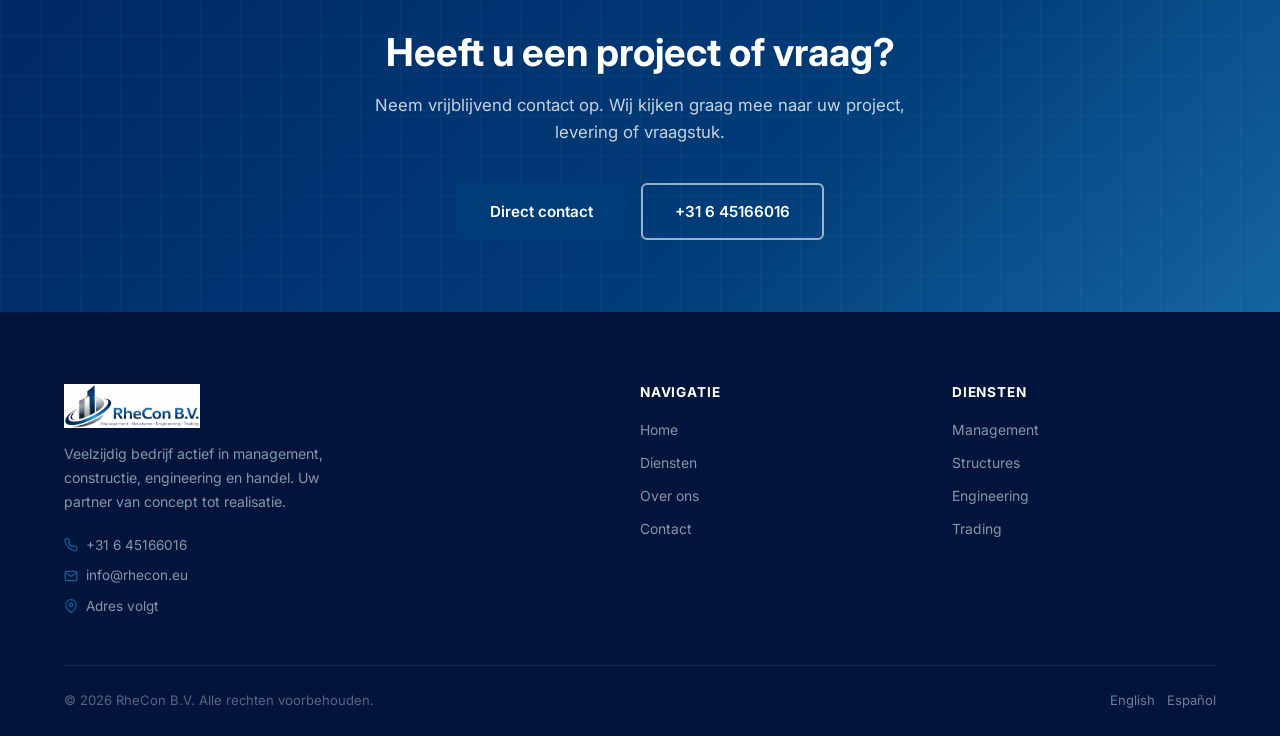
==== commit e0beb43f: "Add files via upload" ====
--- a/index.html
+++ b/index.html
@@ -198,10 +198,7 @@
       <div class="container">
         <div class="two-col">
           <div class="two-col-img">
-            <div class="img-placeholder">
-              <svg xmlns="http://www.w3.org/2000/svg" fill="none" stroke="currentColor" stroke-width="1.2" viewBox="0 0 24 24" aria-hidden="true"><path d="M3 9l9-7 9 7v11a2 2 0 0 1-2 2H5a2 2 0 0 1-2-2z"/><polyline points="9 22 9 12 15 12 15 22"/></svg>
-              <span>PROJECTFOTO VOLGT</span>
-            </div>
+            <img src="assets/img/img-industrial.jpg" alt="RheCon industriële faciliteit" style="width:100%;height:100%;object-fit:cover;min-height:340px;border-radius:var(--radius-lg);" loading="lazy">
           </div>
           <div class="two-col-text">
             <span class="section-tag">Over RheCon B.V.</span>
--- a/assets/css/style.css
+++ b/assets/css/style.css
@@ -180,7 +180,7 @@
   flex-shrink: 0;
 }
 .logo img {
-  height: 48px;
+  height: 68px;
   width: auto;
 }
 .logo-fallback {
@@ -936,7 +936,7 @@
   :root { --sec-pad: 48px; --header-h: 68px; }
 
   /* Nav mobile */
-  .main-nav, .lang-switcher {
+  .main-nav {
     display: none;
     flex-direction: column;
     gap: 0;
@@ -949,18 +949,9 @@
     padding: 12px 16px 16px;
     z-index: 998;
   }
-  .main-nav.open, .lang-switcher { display: flex; }
-  .nav-mobile-open .main-nav   { display: flex; }
-  .nav-mobile-open .lang-switcher {
-    display: flex;
-    flex-direction: row;
-    top: calc(var(--header-h) + 4px + /* nav items */ 240px);
-    padding-top: 10px;
-    border-top: 1px solid var(--clr-border);
-    border-left: none;
-    margin-left: 0;
-    padding-left: 16px;
-  }
+  /* lang-switcher volledig verborgen in de header op mobiel — zit al in het mobiele menu */
+  .lang-switcher { display: none !important; }
+  .main-nav.open { display: flex; }
   .main-nav a { padding: 12px 8px; font-size: 1rem; }
   .nav-toggle { display: flex; }
 
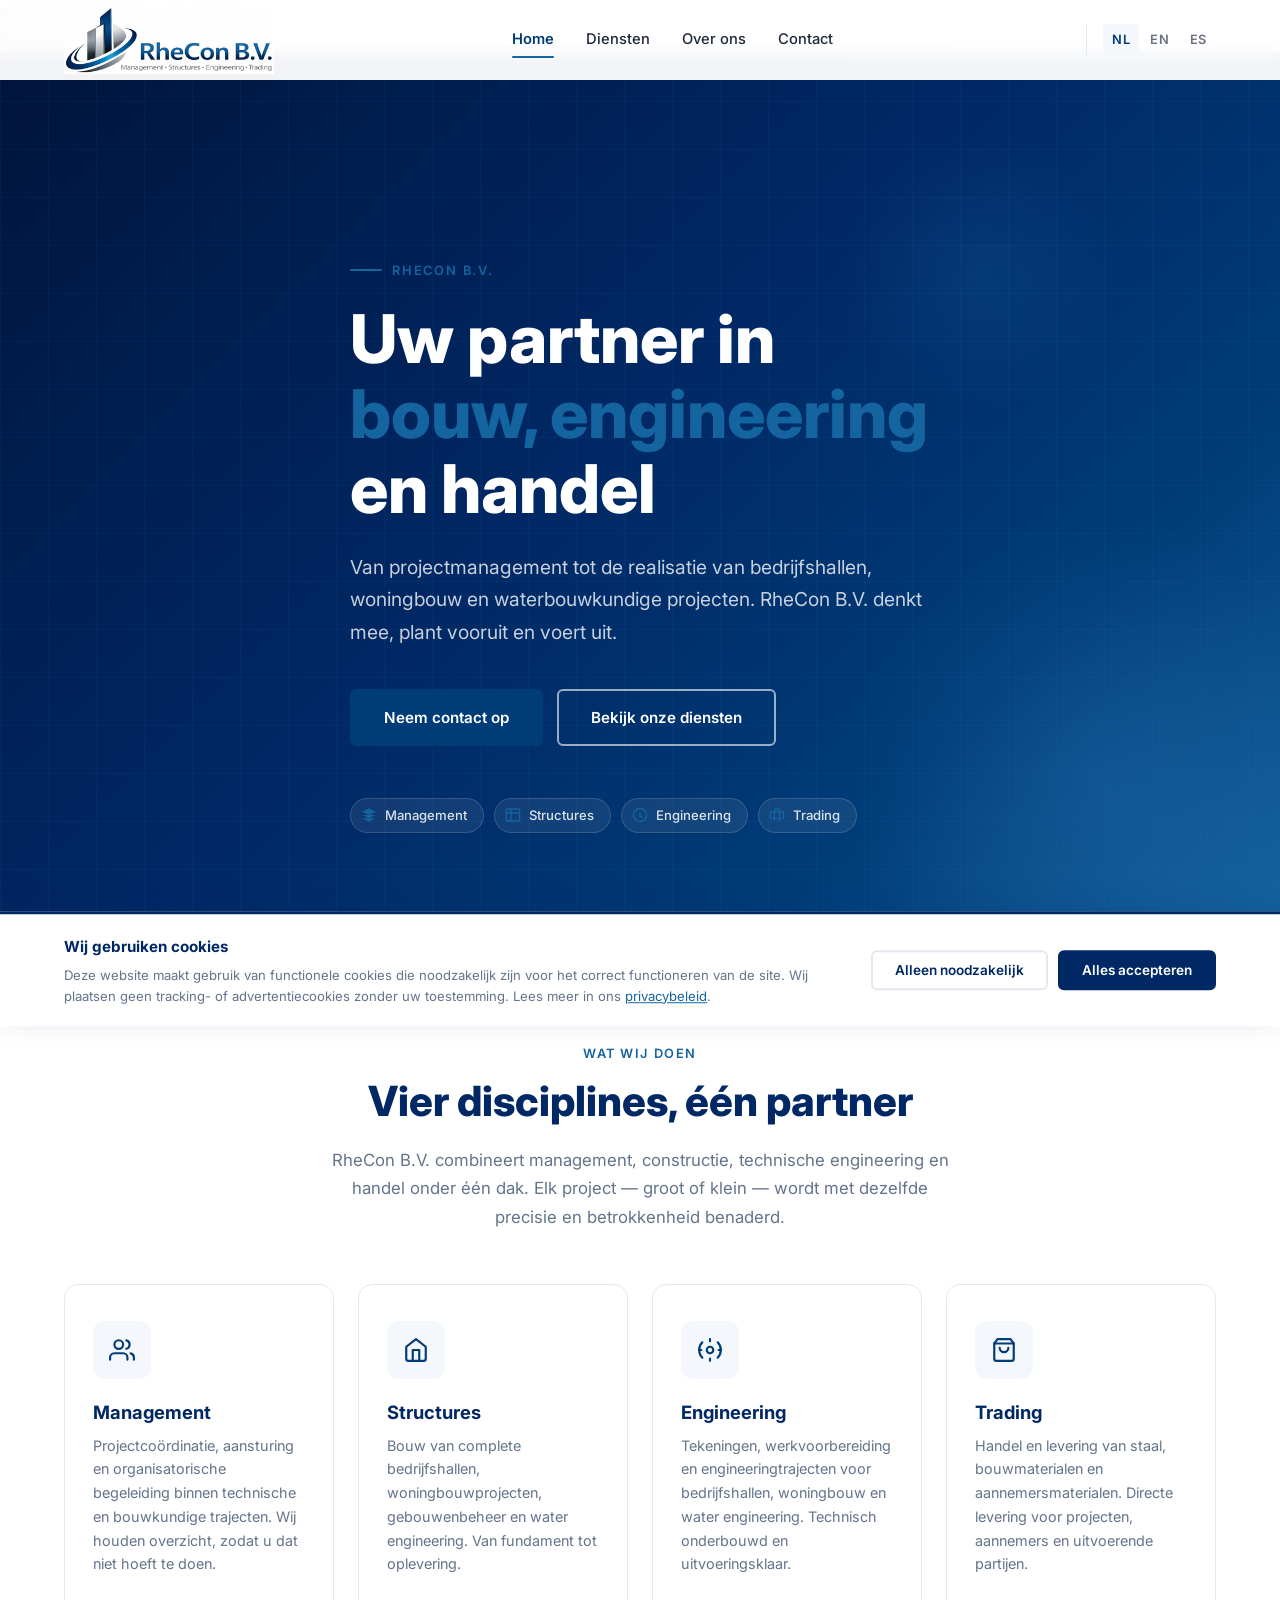
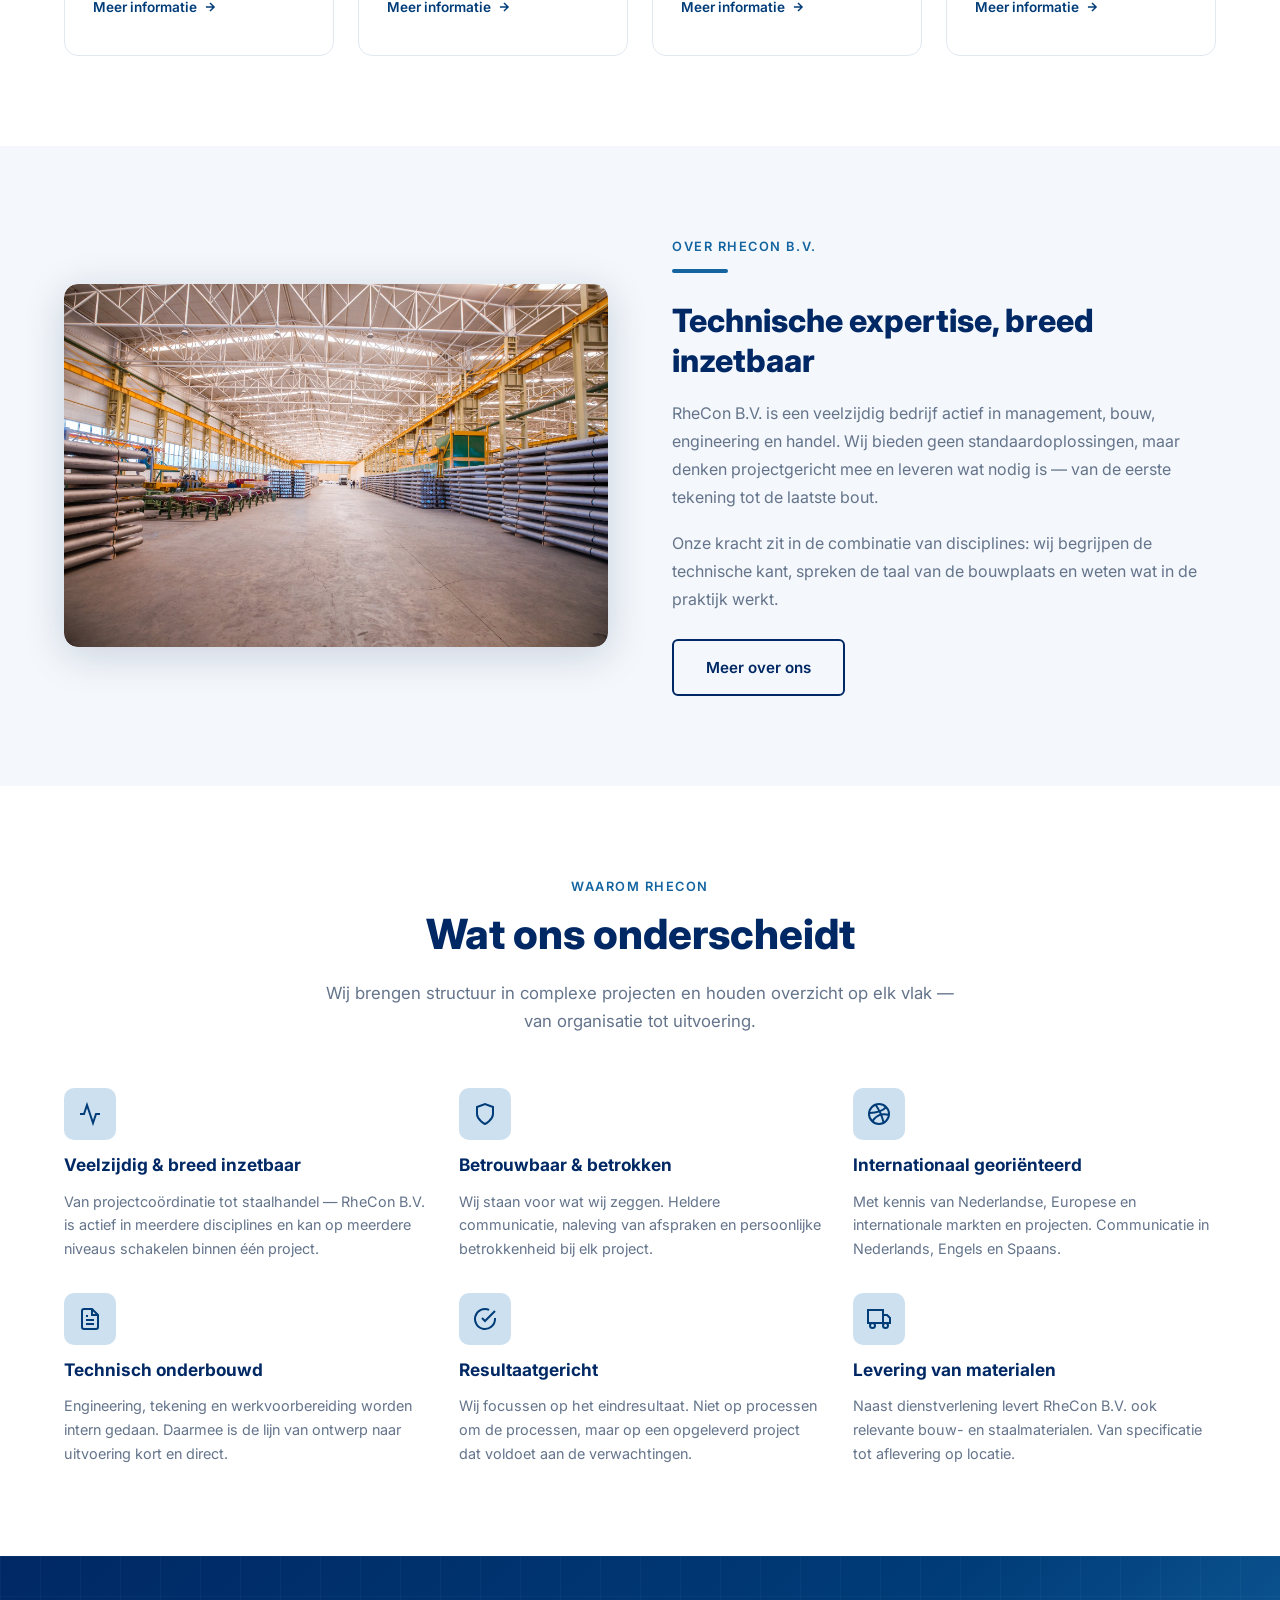
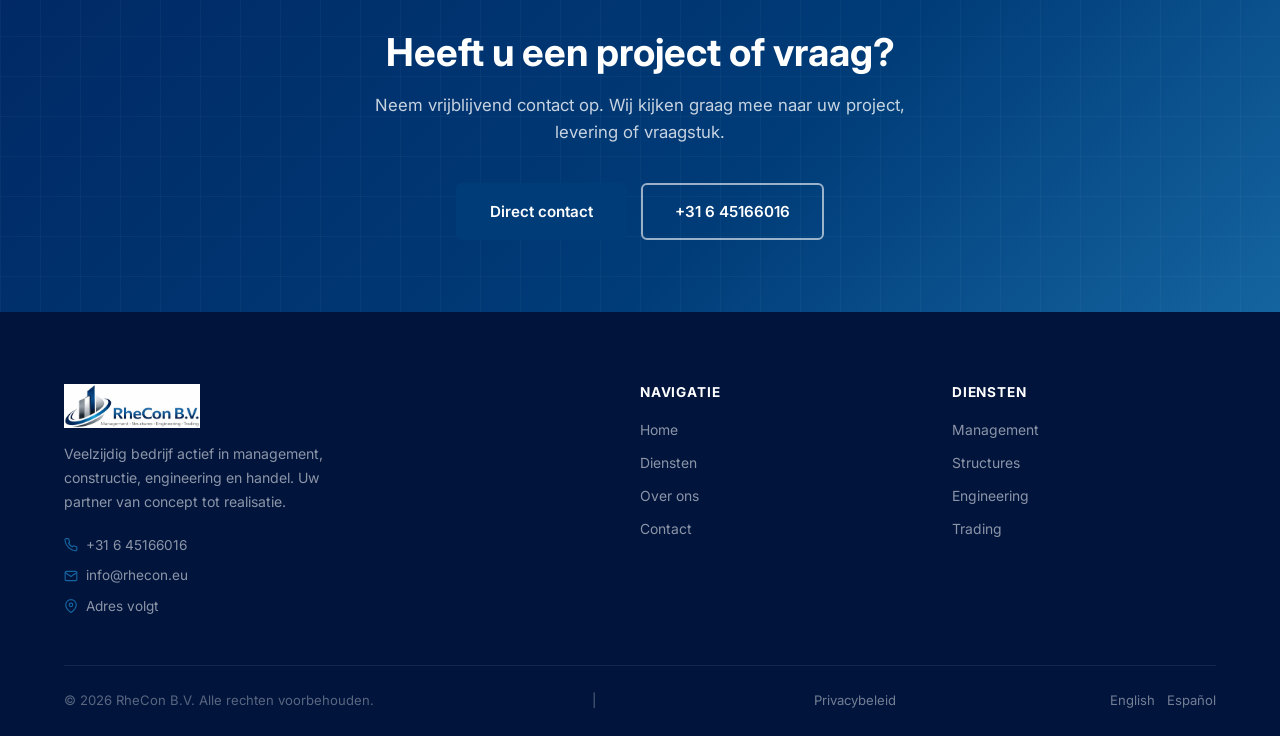
==== commit 30f97a78: "Add files via upload" ====
--- a/index.html
+++ b/index.html
@@ -4,6 +4,9 @@
   <meta charset="UTF-8" />
   <meta name="viewport" content="width=device-width, initial-scale=1.0" />
   <title>RheCon B.V. — Management · Structures · Engineering · Trading</title>
+  <link rel="icon" type="image/x-icon" href="assets/img/favicon.ico">
+  <link rel="icon" type="image/png" sizes="32x32" href="assets/img/favicon-32.png">
+  <link rel="apple-touch-icon" href="assets/img/apple-touch-icon.png">
   <meta name="description" content="RheCon B.V. is uw totaalpartner op het gebied van projectmanagement, bouw, engineering en handel. Van bedrijfshallen tot woningbouw en waterbouwkunde." />
   <meta name="keywords" content="RheCon, projectmanagement, bedrijfshallen, woningbouw, engineering, staalhandel, water engineering, bouw" />
   <link rel="canonical" href="https://www.rhecon.nl/" />
@@ -357,7 +360,7 @@
       </div>
 
       <div class="footer-bottom">
-        <span>&copy; <span id="year"></span> RheCon B.V. Alle rechten voorbehouden.</span>
+        <span>&copy; <span id="year"></span> RheCon B.V. Alle rechten voorbehouden.</span> &nbsp;|&nbsp; <a href="privacybeleid.html">Privacybeleid</a>
         <div style="display:flex;gap:12px;">
           <a href="en/index.html">English</a>
           <a href="es/index.html">Español</a>
@@ -368,5 +371,23 @@
 
   <script src="assets/js/main.js"></script>
   <script>document.getElementById('year').textContent = new Date().getFullYear();</script>
+
+  <!-- Cookie consent banner (AVG/GDPR) -->
+  <div class="cookie-banner hidden" id="cookieBanner" role="dialog" aria-live="polite" aria-label="Cookiemelding">
+    <div class="container cookie-banner-inner">
+      <div class="cookie-text">
+        <strong>Wij gebruiken cookies</strong>
+        <p>
+          Deze website maakt gebruik van functionele cookies die noodzakelijk zijn voor het correct functioneren van de site.
+          Wij plaatsen geen tracking- of advertentiecookies zonder uw toestemming.
+          Lees meer in ons <a href="privacybeleid.html">privacybeleid</a>.
+        </p>
+      </div>
+      <div class="cookie-actions">
+        <button class="cookie-btn cookie-btn--decline" id="cookieDecline" type="button">Alleen noodzakelijk</button>
+        <button class="cookie-btn cookie-btn--accept"  id="cookieAccept"  type="button">Alles accepteren</button>
+      </div>
+    </div>
+  </div>
 </body>
 </html>
--- a/assets/css/style.css
+++ b/assets/css/style.css
@@ -1011,3 +1011,88 @@
   .values-grid { grid-template-columns: 1fr; }
   .hero h1 { font-size: 2rem; }
 }
+
+/* ============================================================
+   COOKIE CONSENT BANNER (AVG/GDPR compliant)
+   ============================================================ */
+.cookie-banner {
+  position: fixed;
+  bottom: 0;
+  left: 0;
+  right: 0;
+  z-index: 9999;
+  background: #fff;
+  border-top: 3px solid var(--clr-primary);
+  box-shadow: 0 -4px 24px rgba(0,40,100,.13);
+  padding: 20px 0;
+  transform: translateY(0);
+  transition: transform .4s ease;
+}
+.cookie-banner.hidden {
+  transform: translateY(110%);
+  pointer-events: none;
+}
+.cookie-banner-inner {
+  display: flex;
+  align-items: center;
+  gap: 24px;
+  flex-wrap: wrap;
+}
+.cookie-text {
+  flex: 1;
+  min-width: 260px;
+}
+.cookie-text strong {
+  display: block;
+  font-size: .95rem;
+  font-weight: 700;
+  color: var(--clr-primary);
+  margin-bottom: 6px;
+}
+.cookie-text p {
+  font-size: .82rem;
+  color: var(--clr-text-light);
+  line-height: 1.55;
+  margin: 0;
+}
+.cookie-text a {
+  color: var(--clr-accent);
+  text-decoration: underline;
+  font-size: .82rem;
+}
+.cookie-text a:hover { color: var(--clr-primary); }
+
+.cookie-actions {
+  display: flex;
+  gap: 10px;
+  flex-wrap: wrap;
+  flex-shrink: 0;
+}
+.cookie-btn {
+  padding: 10px 22px;
+  border-radius: 6px;
+  font-size: .85rem;
+  font-weight: 600;
+  cursor: pointer;
+  border: 2px solid transparent;
+  transition: background var(--transition), color var(--transition), border-color var(--transition);
+  white-space: nowrap;
+}
+.cookie-btn--accept {
+  background: var(--clr-primary);
+  color: #fff;
+  border-color: var(--clr-primary);
+}
+.cookie-btn--accept:hover { background: var(--clr-secondary); border-color: var(--clr-secondary); }
+.cookie-btn--decline {
+  background: transparent;
+  color: var(--clr-primary);
+  border-color: var(--clr-border);
+}
+.cookie-btn--decline:hover { border-color: var(--clr-primary); background: var(--clr-light); }
+
+@media (max-width: 600px) {
+  .cookie-banner-inner { flex-direction: column; align-items: flex-start; }
+  .cookie-actions { width: 100%; }
+  .cookie-btn { flex: 1; text-align: center; }
+}
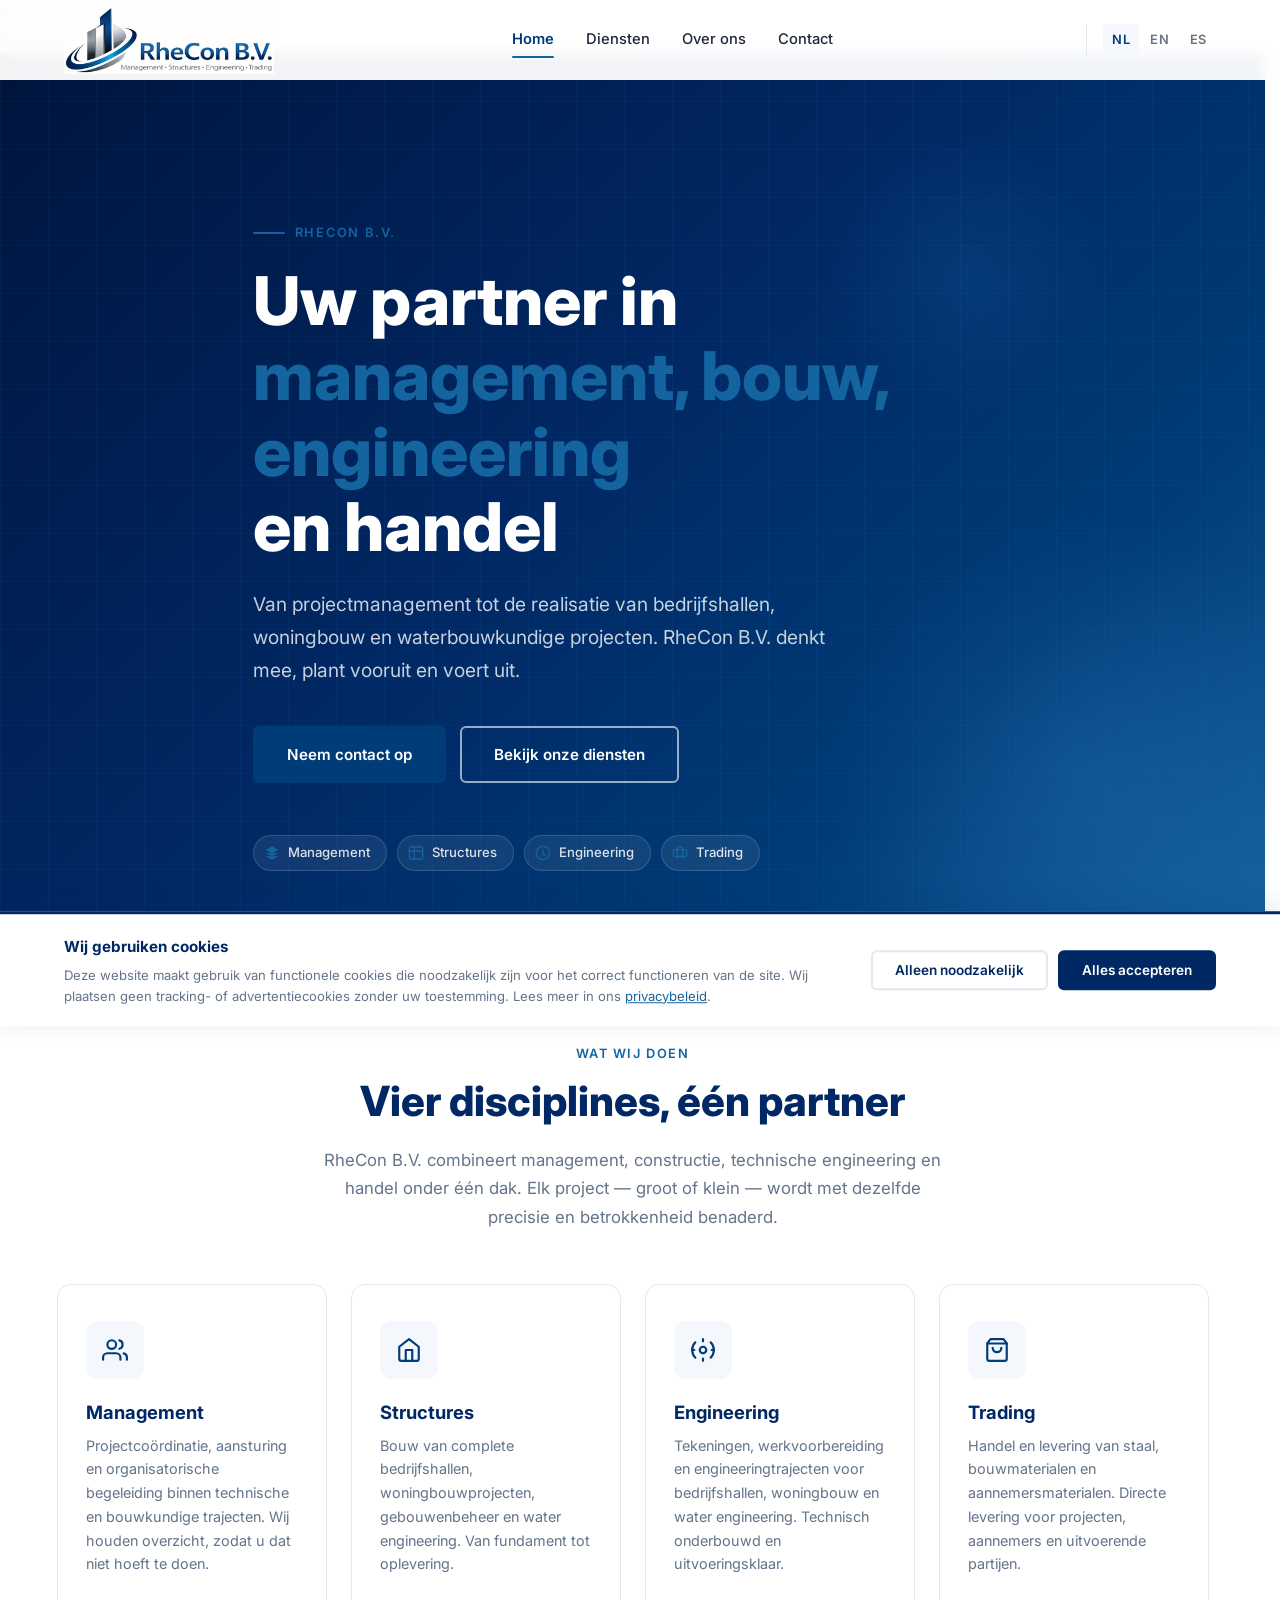
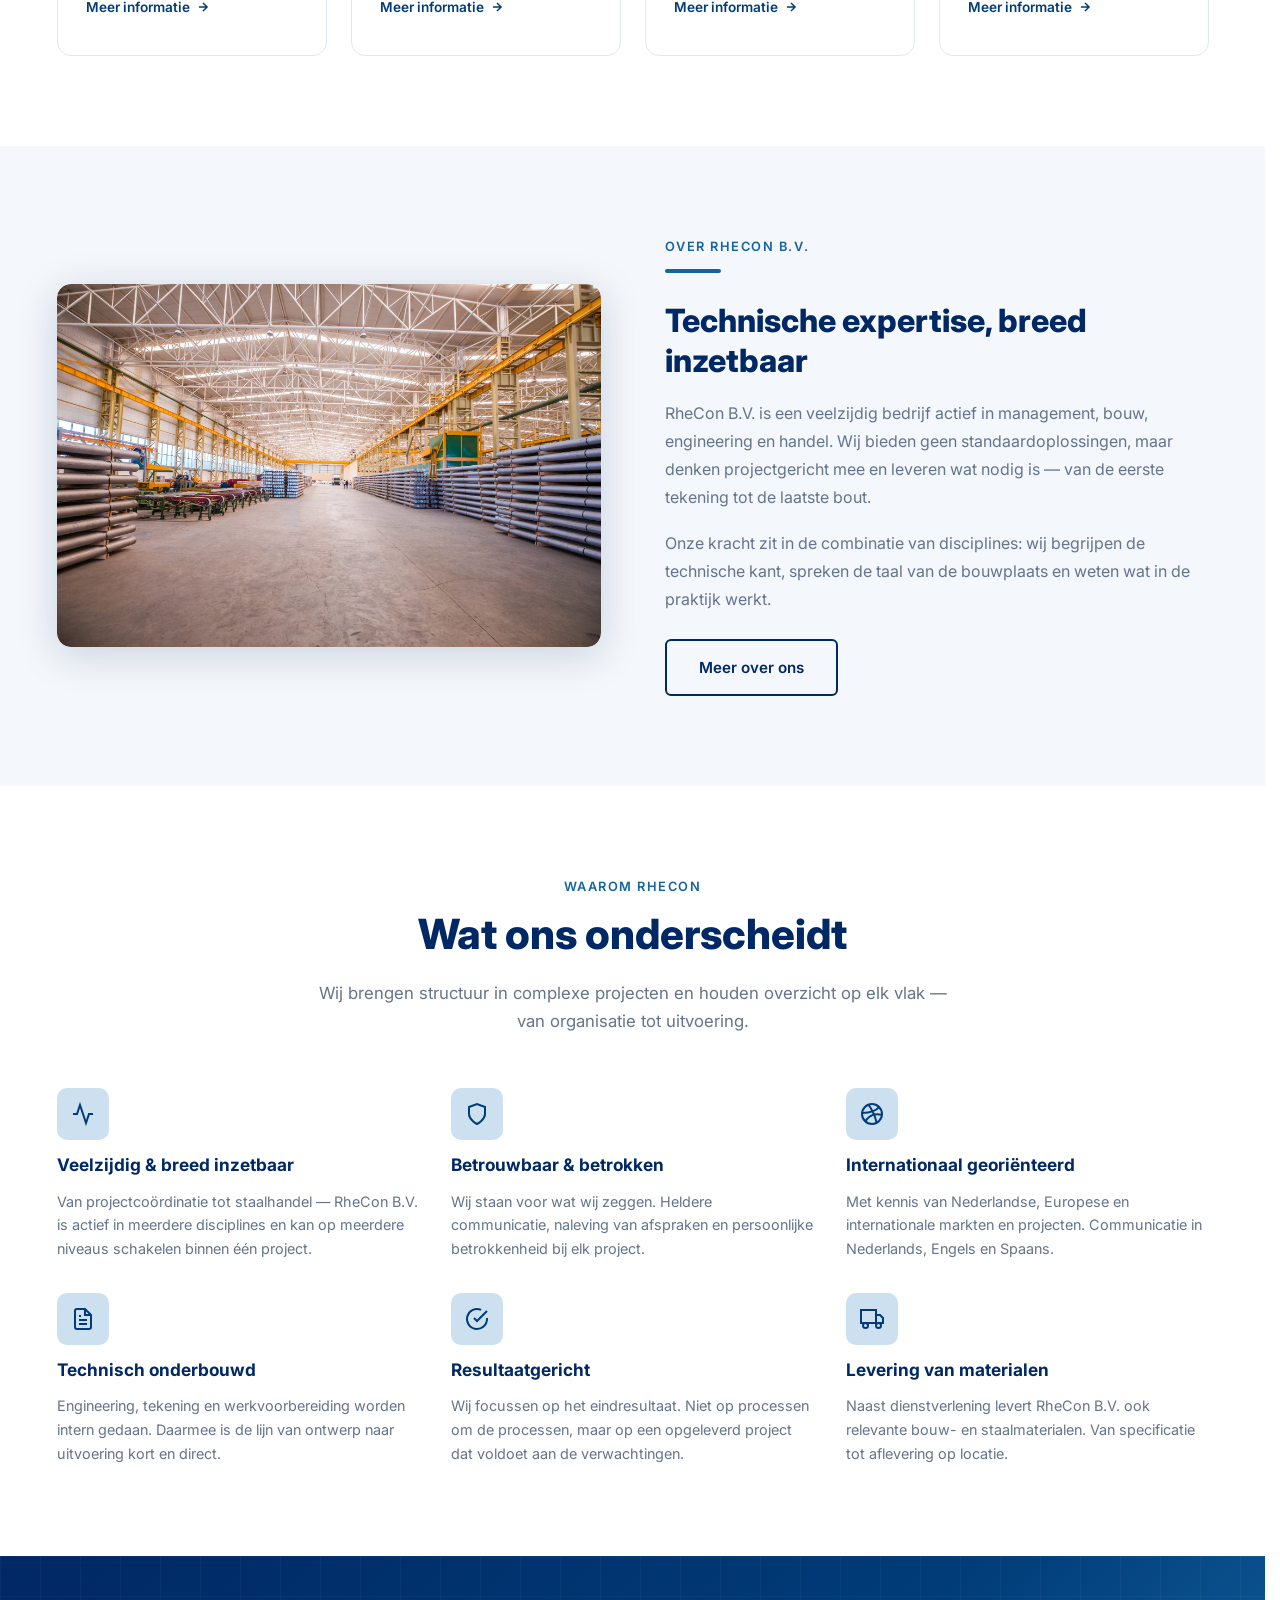
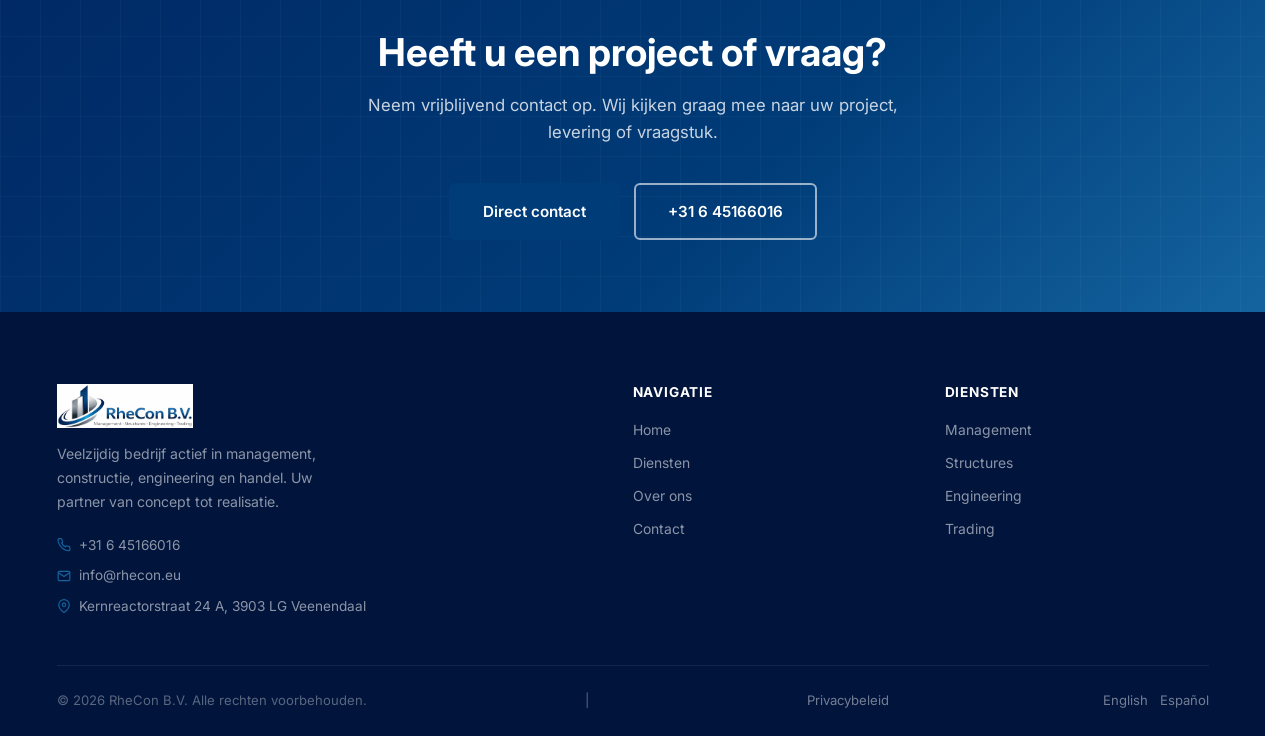
==== commit a661acc7: "Add files via upload" ====
--- a/index.html
+++ b/index.html
@@ -87,7 +87,7 @@
           <div class="hero-eyebrow">RheCon B.V.</div>
           <h1>
             Uw partner in<br>
-            <em>bouw, engineering</em><br>
+            <em>management, bouw, engineering</em><br>
             en handel
           </h1>
           <p class="hero-sub">
@@ -332,7 +332,7 @@
             </a>
             <span>
               <svg xmlns="http://www.w3.org/2000/svg" fill="none" stroke="currentColor" stroke-width="2" viewBox="0 0 24 24" aria-hidden="true"><path d="M21 10c0 7-9 13-9 13s-9-6-9-13a9 9 0 0 1 18 0z"/><circle cx="12" cy="10" r="3"/></svg>
-              Adres volgt
+              Kernreactorstraat 24 A, 3903 LG Veenendaal
             </span>
           </div>
         </div>
--- a/assets/css/style.css
+++ b/assets/css/style.css
@@ -35,7 +35,7 @@
 
 /* ─── Reset ─── */
 *, *::before, *::after { box-sizing: border-box; margin: 0; padding: 0; }
-html { scroll-behavior: smooth; font-size: 16px; -webkit-text-size-adjust: 100%; }
+html { scroll-behavior: smooth; font-size: 16px; -webkit-text-size-adjust: 100%; scrollbar-gutter: stable; }
 body {
   font-family: var(--font);
   color: var(--clr-text);
